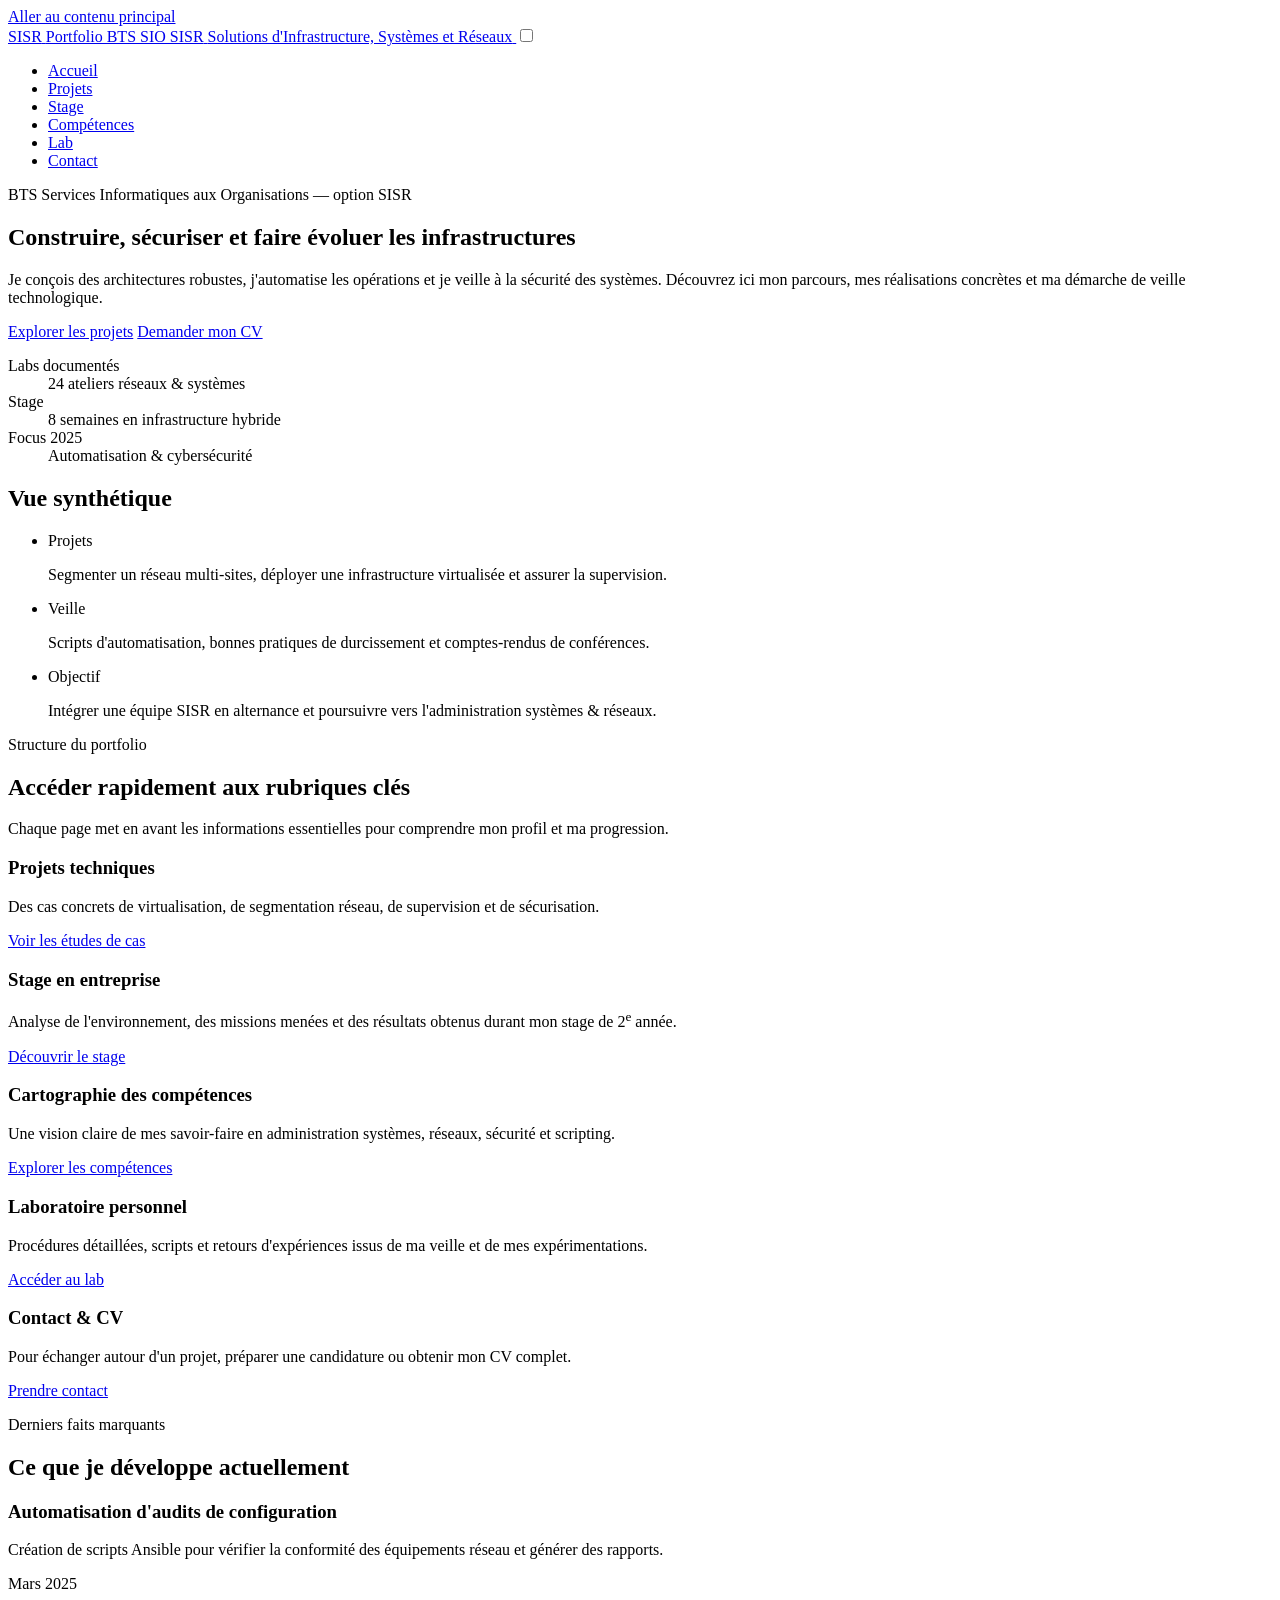
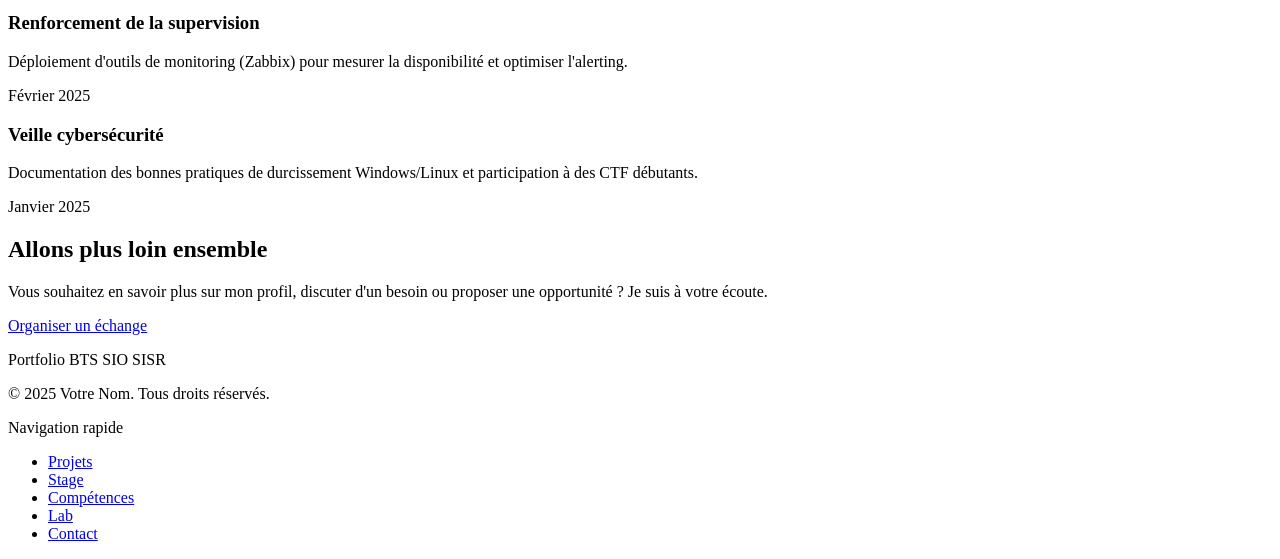
==== index.html @ e8548804 "Add initial HTML structure for portfolio site" ====
<!DOCTYPE html>
<html lang="fr">
<head>
  <meta charset="UTF-8">
  <meta name="viewport" content="width=device-width, initial-scale=1.0">
  <title>Portfolio BTS SIO SISR — Accueil</title>
  <link rel="stylesheet" href="style.css">
</head>
<body class="page page-home">
  <a href="#contenu" class="skip-link">Aller au contenu principal</a>
  <header class="site-header" role="banner">
    <div class="container">
      <a class="brand" href="index.html">
        <span class="brand-mark" aria-hidden="true">SISR</span>
        <span class="brand-text">
          <span class="brand-title">Portfolio BTS&nbsp;SIO&nbsp;SISR</span>
          <span class="brand-subtitle">Solutions d'Infrastructure, Systèmes et Réseaux</span>
        </span>
      </a>
      <input type="checkbox" id="nav-toggle" class="nav-toggle" aria-label="Ouvrir la navigation">
      <label for="nav-toggle" class="nav-toggle-label" aria-hidden="true">
        <span></span>
      </label>
      <nav class="site-nav" aria-label="Navigation principale">
        <ul class="nav-list">
          <li><a class="is-active" href="index.html">Accueil</a></li>
          <li><a href="projets.html">Projets</a></li>
          <li><a href="stage.html">Stage</a></li>
          <li><a href="competences.html">Compétences</a></li>
          <li><a href="lab.html">Lab</a></li>
          <li><a href="contact.html">Contact</a></li>
        </ul>
      </nav>
    </div>
  </header>
  <main id="contenu" class="site-main">
    <section class="page-hero hero-home">
      <div class="container hero-grid">
        <div class="hero-copy">
          <p class="eyebrow">BTS Services Informatiques aux Organisations — option SISR</p>
          <h1>Construire, sécuriser et faire évoluer les infrastructures</h1>
          <p class="lead">
            Je conçois des architectures robustes, j'automatise les opérations et je veille à la sécurité des systèmes.
            Découvrez ici mon parcours, mes réalisations concrètes et ma démarche de veille technologique.
          </p>
          <div class="hero-actions">
            <a class="btn primary" href="projets.html">Explorer les projets</a>
            <a class="btn ghost" href="contact.html">Demander mon CV</a>
          </div>
          <dl class="stat-list">
            <div>
              <dt>Labs documentés</dt>
              <dd>24 ateliers réseaux &amp; systèmes</dd>
            </div>
            <div>
              <dt>Stage</dt>
              <dd>8 semaines en infrastructure hybride</dd>
            </div>
            <div>
              <dt>Focus 2025</dt>
              <dd>Automatisation &amp; cybersécurité</dd>
            </div>
          </dl>
        </div>
        <aside class="hero-panel" aria-label="Résumé rapide">
          <h2>Vue synthétique</h2>
          <ul class="key-points">
            <li>
              <span class="badge">Projets</span>
              <p>Segmenter un réseau multi-sites, déployer une infrastructure virtualisée et assurer la supervision.</p>
            </li>
            <li>
              <span class="badge">Veille</span>
              <p>Scripts d'automatisation, bonnes pratiques de durcissement et comptes-rendus de conférences.</p>
            </li>
            <li>
              <span class="badge">Objectif</span>
              <p>Intégrer une équipe SISR en alternance et poursuivre vers l'administration systèmes &amp; réseaux.</p>
            </li>
          </ul>
        </aside>
      </div>
    </section>

    <section class="content-section">
      <div class="container section-stack">
        <header class="section-header">
          <p class="eyebrow">Structure du portfolio</p>
          <h2>Accéder rapidement aux rubriques clés</h2>
          <p class="lead">Chaque page met en avant les informations essentielles pour comprendre mon profil et ma progression.</p>
        </header>
        <div class="card-grid">
          <article class="card">
            <h3>Projets techniques</h3>
            <p>Des cas concrets de virtualisation, de segmentation réseau, de supervision et de sécurisation.</p>
            <a class="card-link" href="projets.html">Voir les études de cas</a>
          </article>
          <article class="card">
            <h3>Stage en entreprise</h3>
            <p>Analyse de l'environnement, des missions menées et des résultats obtenus durant mon stage de 2<sup>e</sup> année.</p>
            <a class="card-link" href="stage.html">Découvrir le stage</a>
          </article>
          <article class="card">
            <h3>Cartographie des compétences</h3>
            <p>Une vision claire de mes savoir-faire en administration systèmes, réseaux, sécurité et scripting.</p>
            <a class="card-link" href="competences.html">Explorer les compétences</a>
          </article>
          <article class="card">
            <h3>Laboratoire personnel</h3>
            <p>Procédures détaillées, scripts et retours d'expériences issus de ma veille et de mes expérimentations.</p>
            <a class="card-link" href="lab.html">Accéder au lab</a>
          </article>
          <article class="card">
            <h3>Contact &amp; CV</h3>
            <p>Pour échanger autour d'un projet, préparer une candidature ou obtenir mon CV complet.</p>
            <a class="card-link" href="contact.html">Prendre contact</a>
          </article>
        </div>
      </div>
    </section>

    <section class="content-section alt">
      <div class="container section-stack">
        <header class="section-header">
          <p class="eyebrow">Derniers faits marquants</p>
          <h2>Ce que je développe actuellement</h2>
        </header>
        <div class="timeline">
          <article class="timeline-item">
            <h3>Automatisation d'audits de configuration</h3>
            <p>Création de scripts Ansible pour vérifier la conformité des équipements réseau et générer des rapports.</p>
            <span class="timeline-date">Mars 2025</span>
          </article>
          <article class="timeline-item">
            <h3>Renforcement de la supervision</h3>
            <p>Déploiement d'outils de monitoring (Zabbix) pour mesurer la disponibilité et optimiser l'alerting.</p>
            <span class="timeline-date">Février 2025</span>
          </article>
          <article class="timeline-item">
            <h3>Veille cybersécurité</h3>
            <p>Documentation des bonnes pratiques de durcissement Windows/Linux et participation à des CTF débutants.</p>
            <span class="timeline-date">Janvier 2025</span>
          </article>
        </div>
      </div>
    </section>

    <section class="cta-section">
      <div class="container cta-panel">
        <div>
          <h2>Allons plus loin ensemble</h2>
          <p>Vous souhaitez en savoir plus sur mon profil, discuter d'un besoin ou proposer une opportunité&nbsp;? Je suis à votre écoute.</p>
        </div>
        <a class="btn primary" href="contact.html">Organiser un échange</a>
      </div>
    </section>
  </main>
  <footer class="site-footer" role="contentinfo">
    <div class="container footer-grid">
      <div>
        <p class="footer-title">Portfolio BTS&nbsp;SIO&nbsp;SISR</p>
        <p>&copy; 2025 Votre&nbsp;Nom. Tous droits réservés.</p>
      </div>
      <div>
        <p class="footer-title">Navigation rapide</p>
        <ul class="footer-links">
          <li><a href="projets.html">Projets</a></li>
          <li><a href="stage.html">Stage</a></li>
          <li><a href="competences.html">Compétences</a></li>
          <li><a href="lab.html">Lab</a></li>
          <li><a href="contact.html">Contact</a></li>
        </ul>
      </div>
    </div>
  </footer>
</body>
</html>
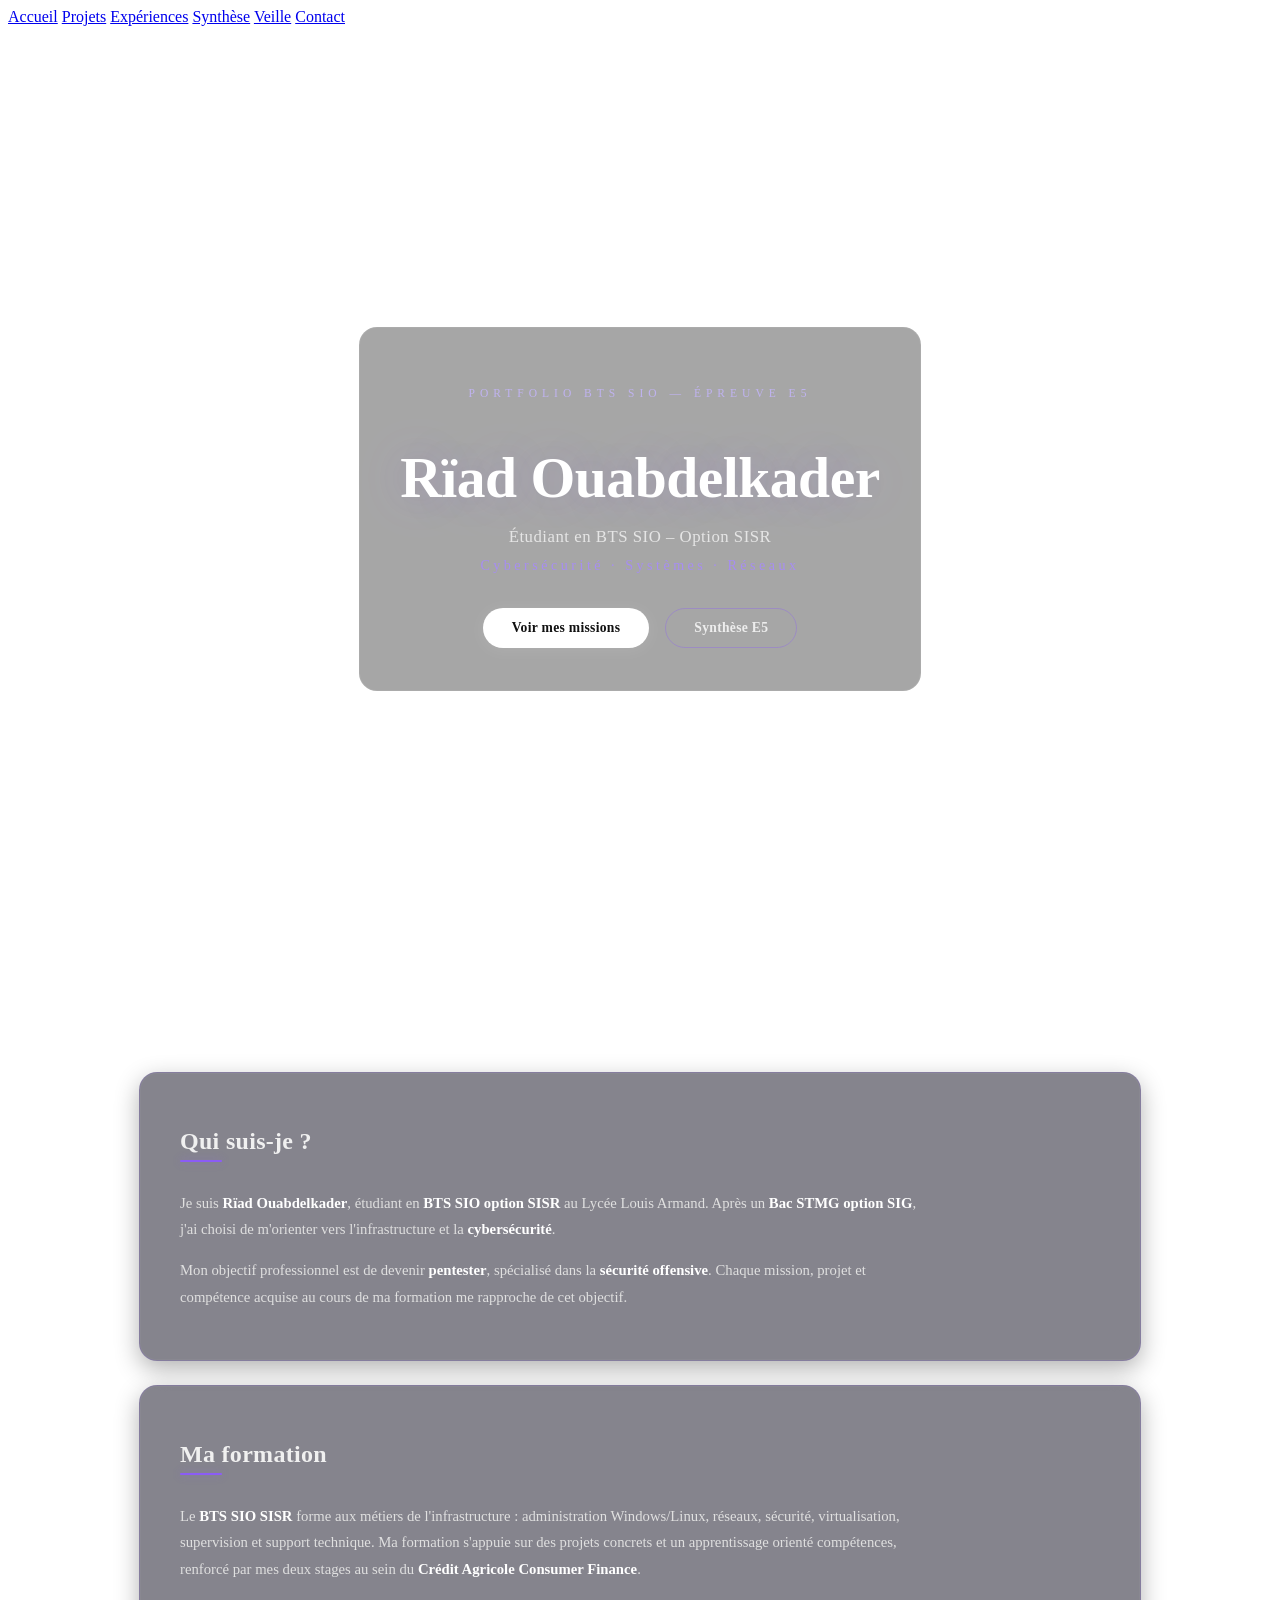
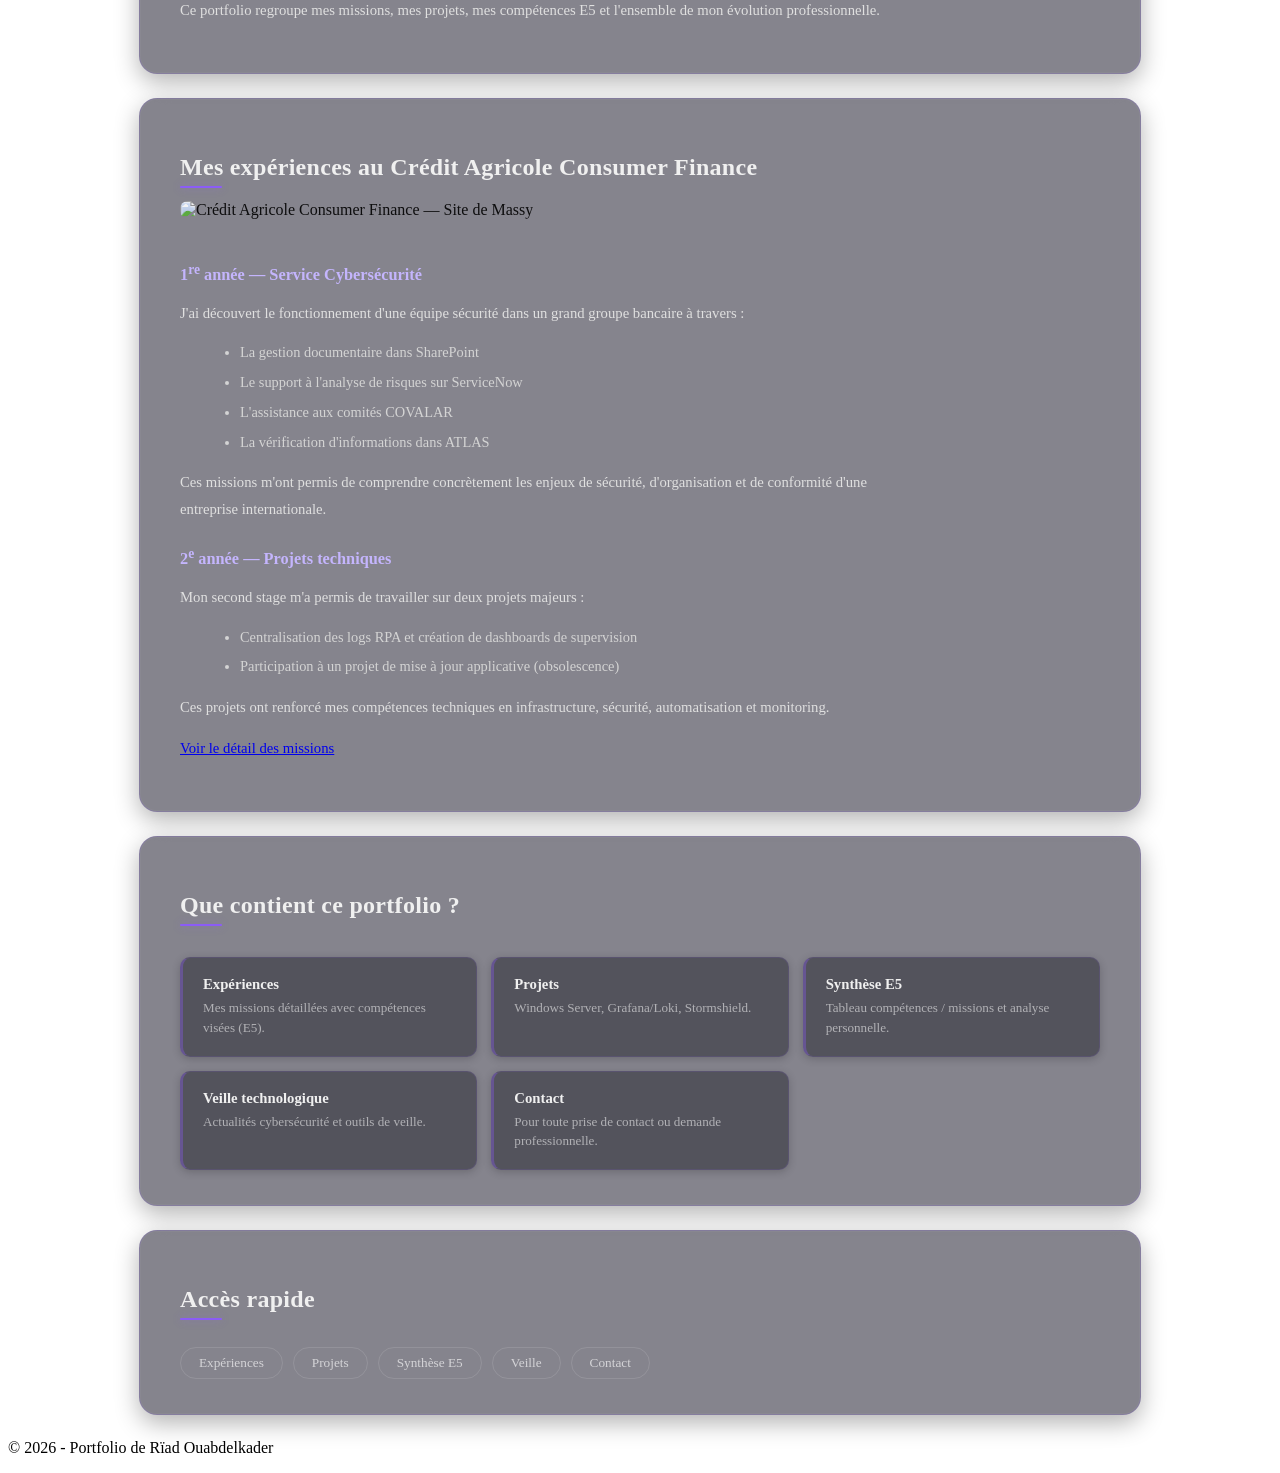
==== commit 159423ab: "Refactor index.html for portfolio updates Updated the HTML structure and styles for the portfolio pa" ====
--- a/index.html
+++ b/index.html
@@ -1,178 +1,507 @@
-
 <!DOCTYPE html>
 <html lang="fr">
 <head>
-  <meta charset="UTF-8">
-  <meta name="viewport" content="width=device-width, initial-scale=1.0">
-  <title>Portfolio BTS SIO SISR — Accueil</title>
-  <link rel="stylesheet" href="style.css">
+  <meta charset="UTF-8" />
+  <meta name="viewport" content="width=device-width, initial-scale=1.0" />
+  <title>Accueil - Portfolio Rïad</title>
+  <link rel="stylesheet" href="space-style.css" />
+  <style>
+    /* Style accueil — cohérent palette violet cyber */
+    .accueil-section {
+      background: rgba(12, 10, 28, 0.5);
+      backdrop-filter: blur(14px);
+      -webkit-backdrop-filter: blur(14px);
+      border: 1px solid rgba(139, 92, 246, 0.16);
+      box-shadow:
+        0 8px 25px rgba(0, 0, 0, 0.3),
+        0 0 0 1px rgba(255, 255, 255, 0.03) inset;
+      border-radius: 18px;
+      padding: 35px 40px;
+      margin: 0 auto 24px;
+      max-width: 920px;
+      transition: border-color 0.35s ease, box-shadow 0.35s ease;
+    }
+    .accueil-section:hover {
+      border-color: rgba(139, 92, 246, 0.28);
+      box-shadow:
+        0 12px 35px rgba(0, 0, 0, 0.4),
+        0 0 20px rgba(139, 92, 246, 0.06);
+    }
+    .accueil-section h2 {
+      font-size: 1.5rem;
+      color: #f0f0f0;
+      border-bottom: none;
+      padding-bottom: 0;
+      margin-bottom: 20px;
+      position: relative;
+      display: inline-block;
+      letter-spacing: 0.3px;
+    }
+    .accueil-section h2::after {
+      content: '';
+      position: absolute;
+      bottom: -7px;
+      left: 0;
+      width: 42px;
+      height: 2px;
+      background: #8B5CF6;
+      border-radius: 2px;
+      box-shadow: 0 0 8px rgba(139, 92, 246, 0.4);
+    }
+    .accueil-section h3 {
+      color: #C4B5FD;
+      font-size: 1.02rem;
+      margin: 24px 0 8px;
+    }
+    .accueil-section p {
+      color: #e0e0e0;
+      line-height: 1.8;
+      font-size: 0.92rem;
+      max-width: 740px;
+    }
+    .accueil-section ul {
+      margin: 10px 0 10px 20px;
+      color: #d4d4d4;
+      font-size: 0.9rem;
+    }
+    .accueil-section li {
+      margin-bottom: 6px;
+      line-height: 1.65;
+    }
+    .accueil-section strong {
+      color: #fff;
+    }
+
+    /* Grille sommaire */
+    .sommaire-grid {
+      display: grid;
+      grid-template-columns: repeat(auto-fit, minmax(220px, 1fr));
+      gap: 14px;
+      margin-top: 18px;
+    }
+    .sommaire-item {
+      padding: 18px 20px;
+      background: rgba(10, 10, 20, 0.4);
+      border: 1px solid rgba(139, 92, 246, 0.12);
+      border-left: 3px solid rgba(139, 92, 246, 0.35);
+      border-radius: 10px;
+      box-shadow: 0 2px 8px rgba(0,0,0,0.2);
+      transition: all 0.3s ease;
+    }
+    .sommaire-item:hover {
+      background: rgba(139, 92, 246, 0.06);
+      border-color: rgba(139, 92, 246, 0.25);
+      border-left-color: #8B5CF6;
+      box-shadow: 0 4px 16px rgba(139, 92, 246, 0.1);
+      transform: translateY(-2px);
+    }
+    .sommaire-item h3 {
+      color: #f0f0f0;
+      font-size: 0.92rem;
+      margin: 0 0 5px;
+    }
+    .sommaire-item p {
+      color: rgba(255,255,255,0.55);
+      font-size: 0.82rem;
+      margin: 0;
+      line-height: 1.5;
+    }
+
+    /* Liens rapides — pills */
+    .accueil-links {
+      display: flex;
+      flex-wrap: wrap;
+      gap: 10px;
+      margin-top: 14px;
+    }
+    .accueil-links a {
+      padding: 7px 18px;
+      border: 1px solid rgba(255,255,255,0.12);
+      border-radius: 20px;
+      color: rgba(255,255,255,0.65);
+      text-decoration: none;
+      font-size: 0.83rem;
+      transition: all 0.25s;
+    }
+    .accueil-links a:hover {
+      color: #fff;
+      border-color: #8B5CF6;
+      background: rgba(139, 92, 246, 0.1);
+      box-shadow: 0 0 10px rgba(139, 92, 246, 0.15);
+    }
+
+    /* Image stage */
+    .stage-img {
+      width: 100%;
+      max-width: 480px;
+      border-radius: 8px;
+      margin-bottom: 1.2em;
+      opacity: 0.9;
+    }
+
+    /* ===== HERO SECTION — flottante sur fond cyber ===== */
+    .hero-section {
+      min-height: 94vh;
+      display: flex;
+      align-items: center;
+      justify-content: center;
+      text-align: center;
+      position: relative;
+      padding: 60px 20px 140px;
+      background: none !important;
+      border: none !important;
+      box-shadow: none !important;
+    }
+    .hero-box {
+      max-width: 620px;
+      background: rgba(0, 0, 0, 0.35);
+      backdrop-filter: blur(3px);
+      -webkit-backdrop-filter: blur(3px);
+      border: 1px solid rgba(255,255,255,0.06);
+      border-radius: 18px;
+      padding: 48px 40px 42px;
+    }
+    .hero-small {
+      color: #C4B5FD;
+      text-transform: uppercase;
+      letter-spacing: 5px;
+      font-size: 0.72rem;
+      margin-bottom: 22px;
+      font-weight: 500;
+      opacity: 0.85;
+    }
+    .hero-title {
+      font-size: 3.6rem;
+      line-height: 1.08;
+      color: #fff;
+      margin-bottom: 18px;
+      text-shadow: 0 0 50px rgba(139, 92, 246, 0.25), 0 0 100px rgba(139, 92, 246, 0.1);
+      letter-spacing: -0.5px;
+      font-weight: 700;
+    }
+    .hero-subtitle {
+      font-size: 1.05rem;
+      color: rgba(255,255,255,0.7);
+      margin-bottom: 10px;
+      letter-spacing: 0.5px;
+      font-weight: 300;
+    }
+    .hero-text {
+      font-size: 0.88rem;
+      color: #A78BFA;
+      letter-spacing: 3.5px;
+      margin: 0 auto 34px;
+      font-weight: 500;
+      opacity: 0.9;
+    }
+    .hero-buttons {
+      display: flex;
+      justify-content: center;
+      gap: 16px;
+      flex-wrap: wrap;
+    }
+    .hero-buttons .btn {
+      padding: 11px 28px;
+      border-radius: 26px;
+      font-size: 0.85rem;
+      font-weight: 600;
+      letter-spacing: 0.3px;
+      transition: all 0.3s ease;
+      text-decoration: none;
+    }
+    .hero-buttons .btn-primary {
+      background: #fff;
+      color: #111;
+      border: 1px solid transparent;
+      box-shadow: 0 2px 12px rgba(255,255,255,0.08);
+    }
+    .hero-buttons .btn-primary:hover {
+      background: #f0f0f0;
+      transform: translateY(-2px);
+      box-shadow: 0 6px 24px rgba(255,255,255,0.14);
+    }
+    .hero-buttons .btn-secondary {
+      background: transparent;
+      color: rgba(255,255,255,0.8);
+      border: 1px solid rgba(139, 92, 246, 0.35);
+    }
+    .hero-buttons .btn-secondary:hover {
+      color: #fff;
+      border-color: #8B5CF6;
+      background: rgba(139, 92, 246, 0.1);
+      transform: translateY(-2px);
+      box-shadow: 0 4px 20px rgba(139, 92, 246, 0.18);
+    }
+
+    /* Scroll circle */
+    .scroll-circle {
+      position: absolute;
+      bottom: 28px;
+      left: 50%;
+      transform: translateX(-50%);
+      width: 120px;
+      height: 120px;
+      text-decoration: none;
+      display: flex;
+      align-items: center;
+      justify-content: center;
+      opacity: 0.6;
+      transition: opacity 0.3s;
+    }
+    .scroll-circle:hover {
+      opacity: 1;
+    }
+    .scroll-circle svg {
+      width: 120px;
+      height: 120px;
+      animation: rotateCircle 16s linear infinite;
+    }
+    .scroll-circle text {
+      fill: rgba(255,255,255,0.45);
+      font-size: 10.5px;
+      font-weight: 400;
+      letter-spacing: 2.5px;
+      text-transform: uppercase;
+    }
+    .scroll-circle-center {
+      position: absolute;
+      width: 50px;
+      height: 50px;
+      border-radius: 50%;
+      background: rgba(255,255,255,0.05);
+      backdrop-filter: blur(3px);
+      border: 1px solid rgba(255,255,255,0.1);
+      color: rgba(255,255,255,0.6);
+      display: flex;
+      align-items: center;
+      justify-content: center;
+      font-size: 1.3rem;
+      font-weight: 300;
+      transition: all 0.3s ease;
+    }
+    .scroll-circle:hover .scroll-circle-center {
+      transform: translateY(3px);
+      background: rgba(139, 92, 246, 0.1);
+      border-color: rgba(139, 92, 246, 0.25);
+      color: #fff;
+    }
+    @keyframes rotateCircle {
+      from { transform: rotate(0deg); }
+      to { transform: rotate(360deg); }
+    }
+
+    @media (max-width: 768px) {
+      .hero-title {
+        font-size: 2.3rem;
+      }
+      .hero-box {
+        padding: 34px 20px 30px;
+        max-width: 90%;
+      }
+      .hero-subtitle {
+        font-size: 0.9rem;
+      }
+      .hero-small {
+        letter-spacing: 3px;
+        font-size: 0.68rem;
+      }
+      .scroll-circle {
+        width: 95px;
+        height: 95px;
+        bottom: 20px;
+      }
+      .scroll-circle svg {
+        width: 95px;
+        height: 95px;
+      }
+      .scroll-circle-center {
+        width: 42px;
+        height: 42px;
+        font-size: 1.1rem;
+      }
+    }
+
+    /* Responsive */
+    @media (max-width: 768px) {
+      .accueil-section {
+        padding: 28px 18px;
+        margin-bottom: 14px;
+      }
+      .accueil-section h2 {
+        font-size: 1.25rem;
+      }
+      .accueil-section p {
+        font-size: 0.88rem;
+      }
+      .sommaire-grid {
+        grid-template-columns: 1fr;
+      }
+    }
+  </style>
 </head>
-<body class="page page-home">
-  <a href="#contenu" class="skip-link">Aller au contenu principal</a>
-  <header class="site-header" role="banner">
-    <div class="container">
-      <a class="brand" href="index.html">
-        <span class="brand-mark" aria-hidden="true">SISR</span>
-        <span class="brand-text">
-          <span class="brand-title">Portfolio BTS&nbsp;SIO&nbsp;SISR</span>
-          <span class="brand-subtitle">Solutions d'Infrastructure, Systèmes et Réseaux</span>
-        </span>
+<body>
+  <div id="particles"></div>
+  <div class="progress-bar"></div>
+
+  <header>
+    <nav>
+      <a href="index.html" class="active">Accueil</a>
+      <a href="projets.html">Projets</a>
+      <a href="experiences.html">Expériences</a>
+      <a href="synthese.html">Synthèse</a>
+      <a href="veille.html">Veille</a>
+      <a href="contact.html">Contact</a>
+    </nav>
+  </header>
+
+  <main class="container">
+
+    <section class="hero-section">
+      <div class="hero-box">
+        <p class="hero-small">Portfolio BTS SIO — Épreuve E5</p>
+        <h1 class="hero-title">Rïad Ouabdelkader</h1>
+        <p class="hero-subtitle">Étudiant en BTS SIO – Option SISR</p>
+        <p class="hero-text">
+          Cybersécurité · Systèmes · Réseaux
+        </p>
+
+        <div class="hero-buttons">
+          <a href="experiences.html" class="btn btn-primary">Voir mes missions</a>
+          <a href="synthese.html" class="btn btn-secondary">Synthèse E5</a>
+        </div>
+      </div>
+
+      <a href="#qui-suis-je" class="scroll-circle" aria-label="Descendre">
+        <svg viewBox="0 0 160 160" aria-hidden="true">
+          <defs>
+            <path
+              id="circlePath"
+              d="M 80, 80
+                 m -55, 0
+                 a 55,55 0 1,1 110,0
+                 a 55,55 0 1,1 -110,0" />
+          </defs>
+          <text>
+            <textPath href="#circlePath" startOffset="0%">
+              DÉCOUVRIR PLUS • DISCOVER MORE • DÉCOUVRIR PLUS •
+            </textPath>
+          </text>
+        </svg>
+        <span class="scroll-circle-center">↓</span>
       </a>
-      <input type="checkbox" id="nav-toggle" class="nav-toggle" aria-label="Ouvrir la navigation">
-      <label for="nav-toggle" class="nav-toggle-label" aria-hidden="true">
-        <span></span>
-      </label>
-      <nav class="site-nav" aria-label="Navigation principale">
-        <ul class="nav-list">
-          <li><a class="is-active" href="index.html">Accueil</a></li>
-          <li><a href="projets.html">Projets</a></li>
-          <li><a href="stage.html">Stage</a></li>
-          <li><a href="competences.html">Compétences</a></li>
-          <li><a href="lab.html">Lab</a></li>
-          <li><a href="contact.html">Contact</a></li>
-        </ul>
-      </nav>
-    </div>
-  </header>
-  <main id="contenu" class="site-main">
-    <section class="page-hero hero-home">
-      <div class="container hero-grid">
-        <div class="hero-copy">
-          <p class="eyebrow">BTS Services Informatiques aux Organisations — option SISR</p>
-          <h1>Construire, sécuriser et faire évoluer les infrastructures</h1>
-          <p class="lead">
-            Je conçois des architectures robustes, j'automatise les opérations et je veille à la sécurité des systèmes.
-            Découvrez ici mon parcours, mes réalisations concrètes et ma démarche de veille technologique.
-          </p>
-          <div class="hero-actions">
-            <a class="btn primary" href="projets.html">Explorer les projets</a>
-            <a class="btn ghost" href="contact.html">Demander mon CV</a>
-          </div>
-          <dl class="stat-list">
-            <div>
-              <dt>Labs documentés</dt>
-              <dd>24 ateliers réseaux &amp; systèmes</dd>
-            </div>
-            <div>
-              <dt>Stage</dt>
-              <dd>8 semaines en infrastructure hybride</dd>
-            </div>
-            <div>
-              <dt>Focus 2025</dt>
-              <dd>Automatisation &amp; cybersécurité</dd>
-            </div>
-          </dl>
+    </section>
+
+    <!-- QUI SUIS-JE -->
+    <section id="qui-suis-je" class="accueil-section">
+      <h2>Qui suis-je ?</h2>
+      <p>
+        Je suis <strong>Rïad Ouabdelkader</strong>, étudiant en <strong>BTS SIO option SISR</strong>
+        au Lycée Louis Armand. Après un <strong>Bac STMG option SIG</strong>, j'ai choisi de
+        m'orienter vers l'infrastructure et la <strong>cybersécurité</strong>.
+      </p>
+      <p>
+        Mon objectif professionnel est de devenir <strong>pentester</strong>, spécialisé dans la
+        <strong>sécurité offensive</strong>. Chaque mission, projet et compétence acquise au cours
+        de ma formation me rapproche de cet objectif.
+      </p>
+    </section>
+
+    <!-- MA FORMATION -->
+    <section class="accueil-section">
+      <h2>Ma formation</h2>
+      <p>
+        Le <strong>BTS SIO SISR</strong> forme aux métiers de l'infrastructure :
+        administration Windows/Linux, réseaux, sécurité, virtualisation, supervision
+        et support technique. Ma formation s'appuie sur des projets concrets et un
+        apprentissage orienté compétences, renforcé par mes deux stages au sein du
+        <strong>Crédit Agricole Consumer Finance</strong>.
+      </p>
+      <p>
+        Ce portfolio regroupe mes missions, mes projets, mes compétences E5 et l'ensemble
+        de mon évolution professionnelle.
+      </p>
+    </section>
+
+    <!-- MES STAGES -->
+    <section class="accueil-section">
+      <h2>Mes expériences au Crédit Agricole Consumer Finance</h2>
+      <img src="Photo Stage/téléchargé.jpg" alt="Crédit Agricole Consumer Finance — Site de Massy" class="stage-img">
+
+      <h3>1<sup>re</sup> année — Service Cybersécurité</h3>
+      <p>
+        J'ai découvert le fonctionnement d'une équipe sécurité dans un grand groupe bancaire à travers :
+      </p>
+      <ul>
+        <li>La gestion documentaire dans SharePoint</li>
+        <li>Le support à l'analyse de risques sur ServiceNow</li>
+        <li>L'assistance aux comités COVALAR</li>
+        <li>La vérification d'informations dans ATLAS</li>
+      </ul>
+      <p>
+        Ces missions m'ont permis de comprendre concrètement les enjeux de sécurité,
+        d'organisation et de conformité d'une entreprise internationale.
+      </p>
+
+      <h3>2<sup>e</sup> année — Projets techniques</h3>
+      <p>Mon second stage m'a permis de travailler sur deux projets majeurs :</p>
+      <ul>
+        <li>Centralisation des logs RPA et création de dashboards de supervision</li>
+        <li>Participation à un projet de mise à jour applicative (obsolescence)</li>
+      </ul>
+      <p>
+        Ces projets ont renforcé mes compétences techniques en infrastructure, sécurité,
+        automatisation et monitoring.
+      </p>
+      <p style="margin-top:1em;">
+        <a href="experiences.html" class="btn btn-primary">Voir le détail des missions</a>
+      </p>
+    </section>
+
+    <!-- SOMMAIRE DU SITE -->
+    <section class="accueil-section">
+      <h2>Que contient ce portfolio ?</h2>
+      <div class="sommaire-grid">
+        <div class="sommaire-item">
+          <h3>Expériences</h3>
+          <p>Mes missions détaillées avec compétences visées (E5).</p>
         </div>
-        <aside class="hero-panel" aria-label="Résumé rapide">
-          <h2>Vue synthétique</h2>
-          <ul class="key-points">
-            <li>
-              <span class="badge">Projets</span>
-              <p>Segmenter un réseau multi-sites, déployer une infrastructure virtualisée et assurer la supervision.</p>
-            </li>
-            <li>
-              <span class="badge">Veille</span>
-              <p>Scripts d'automatisation, bonnes pratiques de durcissement et comptes-rendus de conférences.</p>
-            </li>
-            <li>
-              <span class="badge">Objectif</span>
-              <p>Intégrer une équipe SISR en alternance et poursuivre vers l'administration systèmes &amp; réseaux.</p>
-            </li>
-          </ul>
-        </aside>
-      </div>
-    </section>
-
-    <section class="content-section">
-      <div class="container section-stack">
-        <header class="section-header">
-          <p class="eyebrow">Structure du portfolio</p>
-          <h2>Accéder rapidement aux rubriques clés</h2>
-          <p class="lead">Chaque page met en avant les informations essentielles pour comprendre mon profil et ma progression.</p>
-        </header>
-        <div class="card-grid">
-          <article class="card">
-            <h3>Projets techniques</h3>
-            <p>Des cas concrets de virtualisation, de segmentation réseau, de supervision et de sécurisation.</p>
-            <a class="card-link" href="projets.html">Voir les études de cas</a>
-          </article>
-          <article class="card">
-            <h3>Stage en entreprise</h3>
-            <p>Analyse de l'environnement, des missions menées et des résultats obtenus durant mon stage de 2<sup>e</sup> année.</p>
-            <a class="card-link" href="stage.html">Découvrir le stage</a>
-          </article>
-          <article class="card">
-            <h3>Cartographie des compétences</h3>
-            <p>Une vision claire de mes savoir-faire en administration systèmes, réseaux, sécurité et scripting.</p>
-            <a class="card-link" href="competences.html">Explorer les compétences</a>
-          </article>
-          <article class="card">
-            <h3>Laboratoire personnel</h3>
-            <p>Procédures détaillées, scripts et retours d'expériences issus de ma veille et de mes expérimentations.</p>
-            <a class="card-link" href="lab.html">Accéder au lab</a>
-          </article>
-          <article class="card">
-            <h3>Contact &amp; CV</h3>
-            <p>Pour échanger autour d'un projet, préparer une candidature ou obtenir mon CV complet.</p>
-            <a class="card-link" href="contact.html">Prendre contact</a>
-          </article>
+        <div class="sommaire-item">
+          <h3>Projets</h3>
+          <p>Windows Server, Grafana/Loki, Stormshield.</p>
+        </div>
+        <div class="sommaire-item">
+          <h3>Synthèse E5</h3>
+          <p>Tableau compétences / missions et analyse personnelle.</p>
+        </div>
+        <div class="sommaire-item">
+          <h3>Veille technologique</h3>
+          <p>Actualités cybersécurité et outils de veille.</p>
+        </div>
+        <div class="sommaire-item">
+          <h3>Contact</h3>
+          <p>Pour toute prise de contact ou demande professionnelle.</p>
         </div>
       </div>
     </section>
 
-    <section class="content-section alt">
-      <div class="container section-stack">
-        <header class="section-header">
-          <p class="eyebrow">Derniers faits marquants</p>
-          <h2>Ce que je développe actuellement</h2>
-        </header>
-        <div class="timeline">
-          <article class="timeline-item">
-            <h3>Automatisation d'audits de configuration</h3>
-            <p>Création de scripts Ansible pour vérifier la conformité des équipements réseau et générer des rapports.</p>
-            <span class="timeline-date">Mars 2025</span>
-          </article>
-          <article class="timeline-item">
-            <h3>Renforcement de la supervision</h3>
-            <p>Déploiement d'outils de monitoring (Zabbix) pour mesurer la disponibilité et optimiser l'alerting.</p>
-            <span class="timeline-date">Février 2025</span>
-          </article>
-          <article class="timeline-item">
-            <h3>Veille cybersécurité</h3>
-            <p>Documentation des bonnes pratiques de durcissement Windows/Linux et participation à des CTF débutants.</p>
-            <span class="timeline-date">Janvier 2025</span>
-          </article>
-        </div>
+    <!-- ACCÈS RAPIDE -->
+    <section class="accueil-section">
+      <h2>Accès rapide</h2>
+      <div class="accueil-links">
+        <a href="experiences.html">Expériences</a>
+        <a href="projets.html">Projets</a>
+        <a href="synthese.html">Synthèse E5</a>
+        <a href="veille.html">Veille</a>
+        <a href="contact.html">Contact</a>
       </div>
     </section>
 
-    <section class="cta-section">
-      <div class="container cta-panel">
-        <div>
-          <h2>Allons plus loin ensemble</h2>
-          <p>Vous souhaitez en savoir plus sur mon profil, discuter d'un besoin ou proposer une opportunité&nbsp;? Je suis à votre écoute.</p>
-        </div>
-        <a class="btn primary" href="contact.html">Organiser un échange</a>
-      </div>
-    </section>
   </main>
-  <footer class="site-footer" role="contentinfo">
-    <div class="container footer-grid">
-      <div>
-        <p class="footer-title">Portfolio BTS&nbsp;SIO&nbsp;SISR</p>
-        <p>&copy; 2025 Votre&nbsp;Nom. Tous droits réservés.</p>
-      </div>
-      <div>
-        <p class="footer-title">Navigation rapide</p>
-        <ul class="footer-links">
-          <li><a href="projets.html">Projets</a></li>
-          <li><a href="stage.html">Stage</a></li>
-          <li><a href="competences.html">Compétences</a></li>
-          <li><a href="lab.html">Lab</a></li>
-          <li><a href="contact.html">Contact</a></li>
-        </ul>
-      </div>
-    </div>
+
+  <footer>
+    <p>© 2026 - Portfolio de Rïad Ouabdelkader</p>
   </footer>
+
+  <script src="space-script.js"></script>
 </body>
 </html>
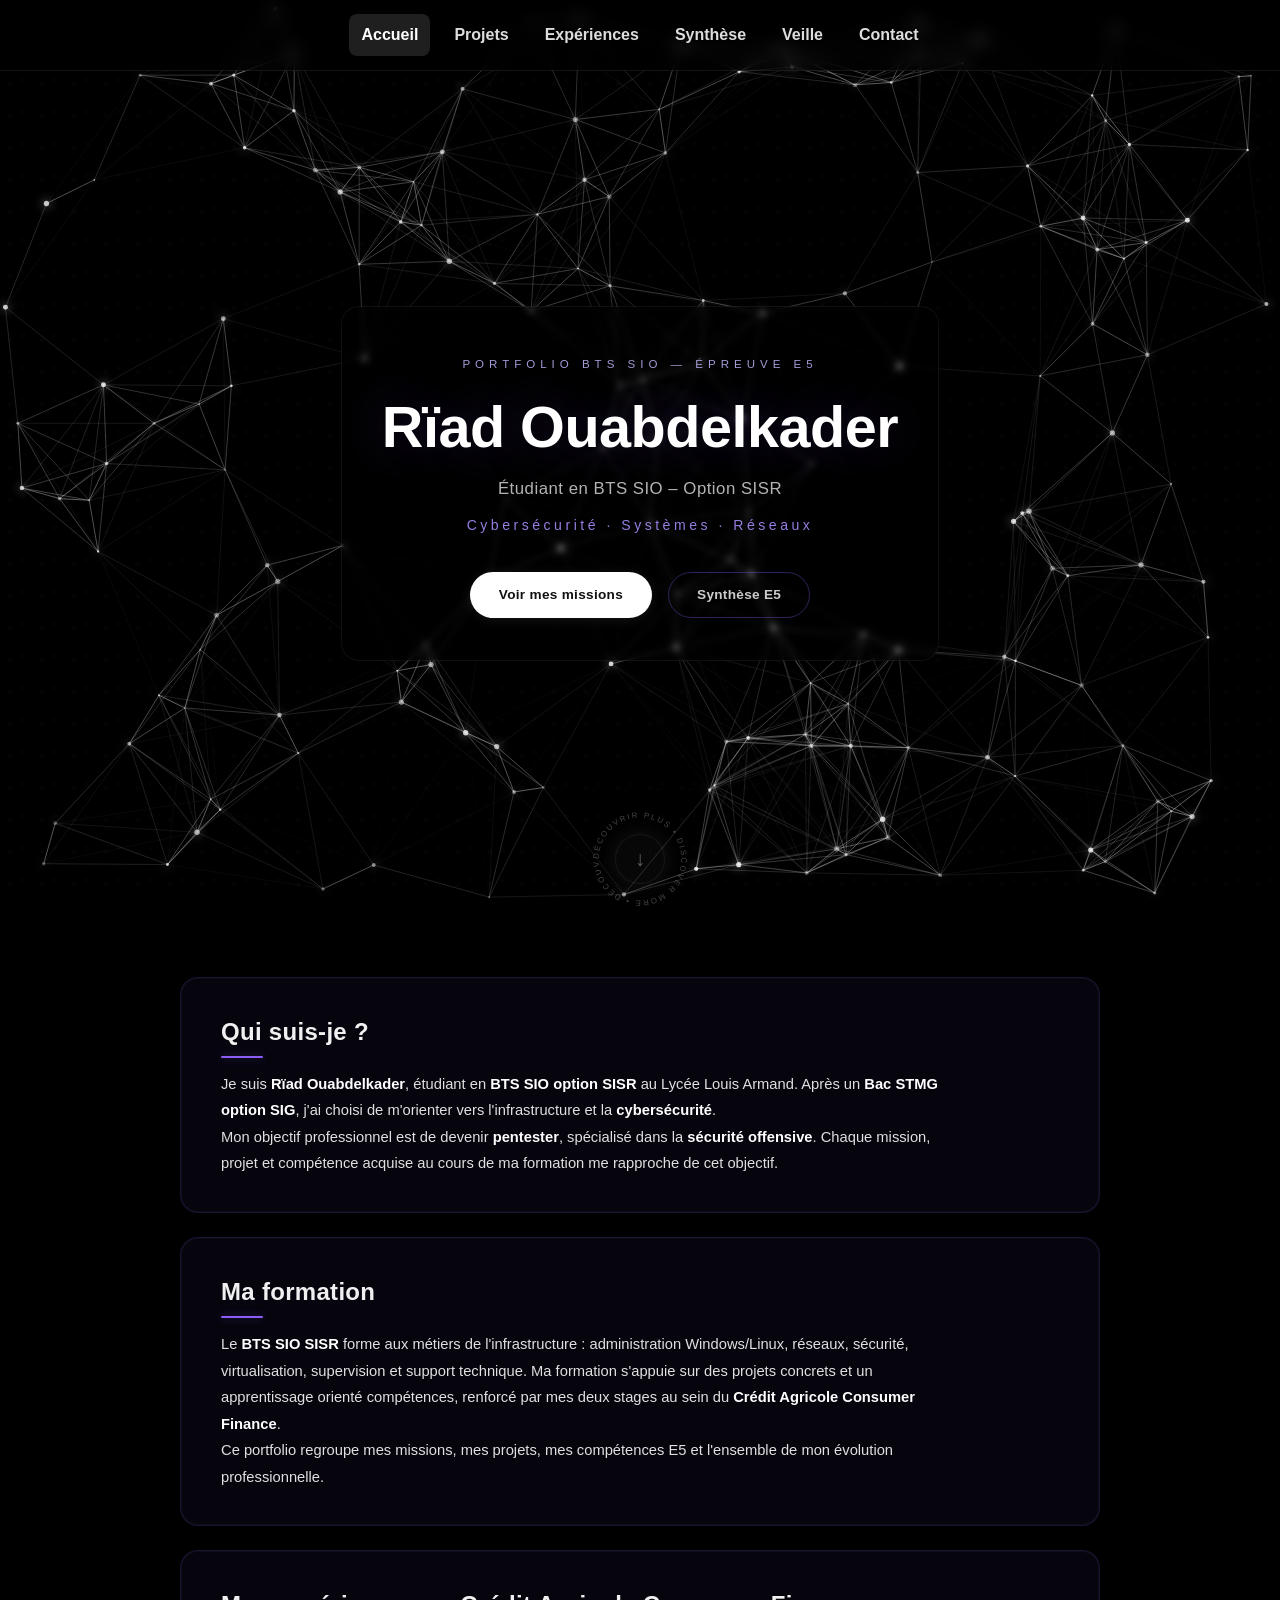
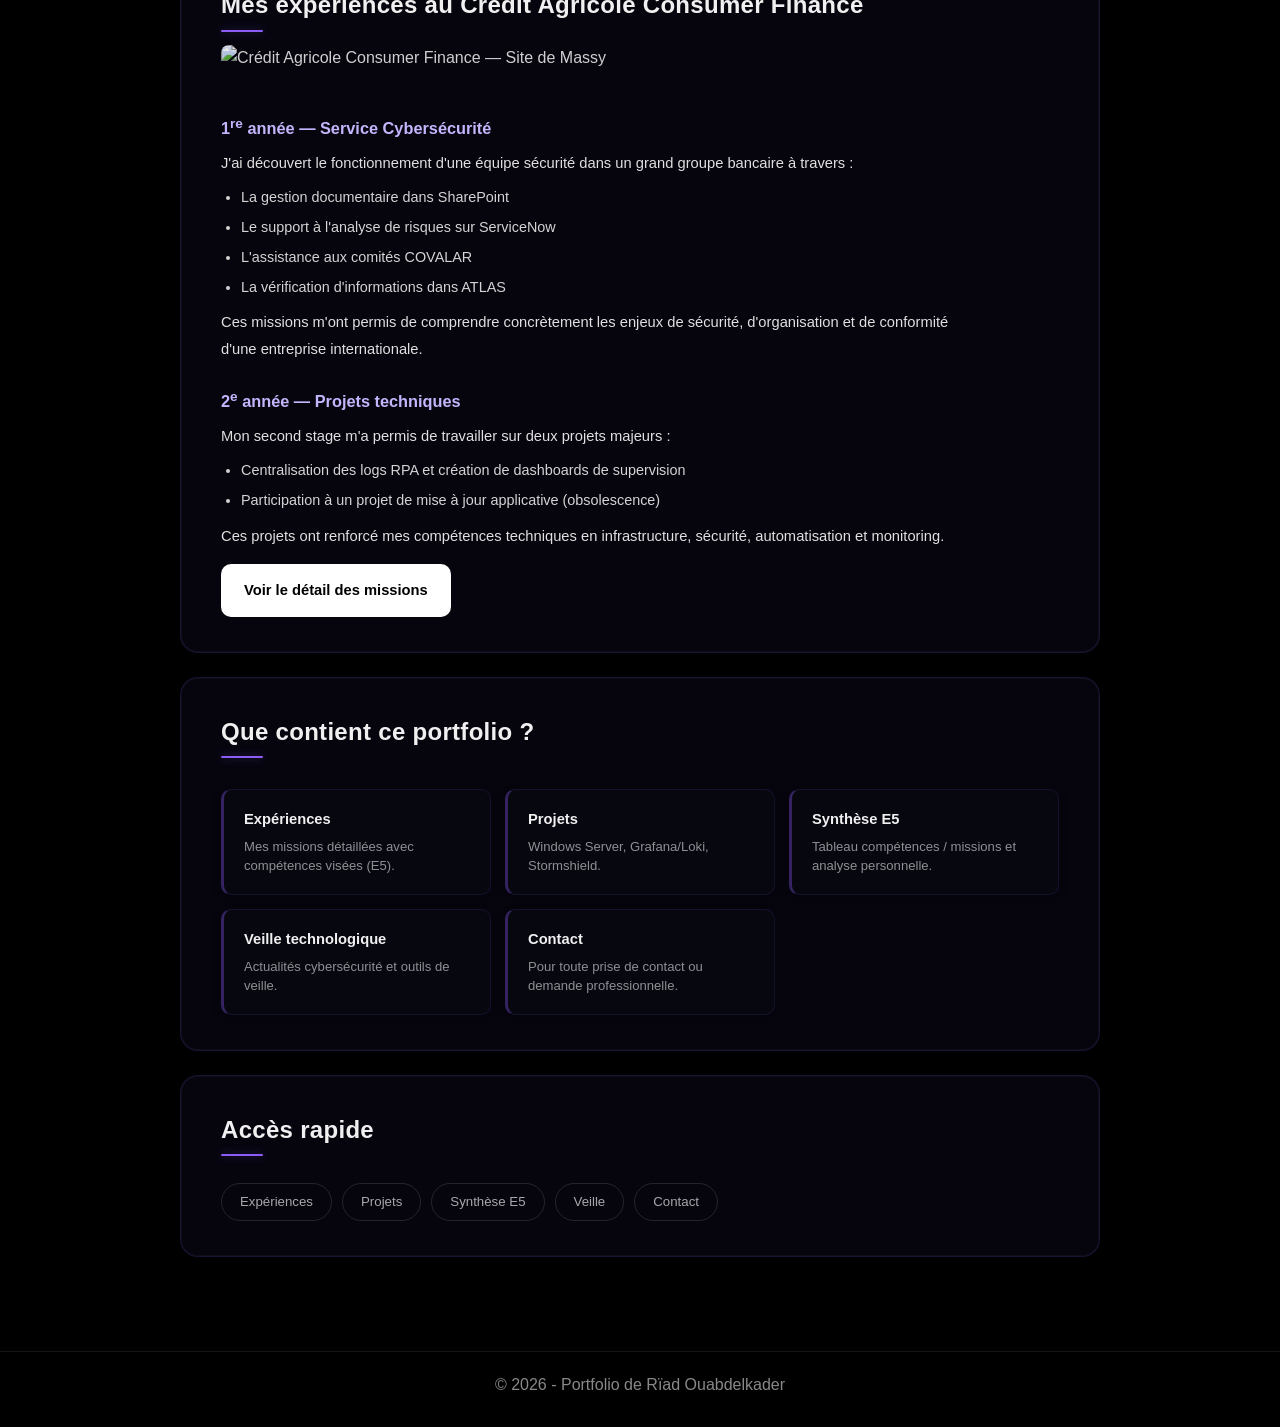
==== commit 258f570e: "Add files via upload" ====
--- a/index.html
+++ b/index.html
@@ -1,507 +1,507 @@
-<!DOCTYPE html>
-<html lang="fr">
-<head>
-  <meta charset="UTF-8" />
-  <meta name="viewport" content="width=device-width, initial-scale=1.0" />
-  <title>Accueil - Portfolio Rïad</title>
-  <link rel="stylesheet" href="space-style.css" />
-  <style>
-    /* Style accueil — cohérent palette violet cyber */
-    .accueil-section {
-      background: rgba(12, 10, 28, 0.5);
-      backdrop-filter: blur(14px);
-      -webkit-backdrop-filter: blur(14px);
-      border: 1px solid rgba(139, 92, 246, 0.16);
-      box-shadow:
-        0 8px 25px rgba(0, 0, 0, 0.3),
-        0 0 0 1px rgba(255, 255, 255, 0.03) inset;
-      border-radius: 18px;
-      padding: 35px 40px;
-      margin: 0 auto 24px;
-      max-width: 920px;
-      transition: border-color 0.35s ease, box-shadow 0.35s ease;
-    }
-    .accueil-section:hover {
-      border-color: rgba(139, 92, 246, 0.28);
-      box-shadow:
-        0 12px 35px rgba(0, 0, 0, 0.4),
-        0 0 20px rgba(139, 92, 246, 0.06);
-    }
-    .accueil-section h2 {
-      font-size: 1.5rem;
-      color: #f0f0f0;
-      border-bottom: none;
-      padding-bottom: 0;
-      margin-bottom: 20px;
-      position: relative;
-      display: inline-block;
-      letter-spacing: 0.3px;
-    }
-    .accueil-section h2::after {
-      content: '';
-      position: absolute;
-      bottom: -7px;
-      left: 0;
-      width: 42px;
-      height: 2px;
-      background: #8B5CF6;
-      border-radius: 2px;
-      box-shadow: 0 0 8px rgba(139, 92, 246, 0.4);
-    }
-    .accueil-section h3 {
-      color: #C4B5FD;
-      font-size: 1.02rem;
-      margin: 24px 0 8px;
-    }
-    .accueil-section p {
-      color: #e0e0e0;
-      line-height: 1.8;
-      font-size: 0.92rem;
-      max-width: 740px;
-    }
-    .accueil-section ul {
-      margin: 10px 0 10px 20px;
-      color: #d4d4d4;
-      font-size: 0.9rem;
-    }
-    .accueil-section li {
-      margin-bottom: 6px;
-      line-height: 1.65;
-    }
-    .accueil-section strong {
-      color: #fff;
-    }
-
-    /* Grille sommaire */
-    .sommaire-grid {
-      display: grid;
-      grid-template-columns: repeat(auto-fit, minmax(220px, 1fr));
-      gap: 14px;
-      margin-top: 18px;
-    }
-    .sommaire-item {
-      padding: 18px 20px;
-      background: rgba(10, 10, 20, 0.4);
-      border: 1px solid rgba(139, 92, 246, 0.12);
-      border-left: 3px solid rgba(139, 92, 246, 0.35);
-      border-radius: 10px;
-      box-shadow: 0 2px 8px rgba(0,0,0,0.2);
-      transition: all 0.3s ease;
-    }
-    .sommaire-item:hover {
-      background: rgba(139, 92, 246, 0.06);
-      border-color: rgba(139, 92, 246, 0.25);
-      border-left-color: #8B5CF6;
-      box-shadow: 0 4px 16px rgba(139, 92, 246, 0.1);
-      transform: translateY(-2px);
-    }
-    .sommaire-item h3 {
-      color: #f0f0f0;
-      font-size: 0.92rem;
-      margin: 0 0 5px;
-    }
-    .sommaire-item p {
-      color: rgba(255,255,255,0.55);
-      font-size: 0.82rem;
-      margin: 0;
-      line-height: 1.5;
-    }
-
-    /* Liens rapides — pills */
-    .accueil-links {
-      display: flex;
-      flex-wrap: wrap;
-      gap: 10px;
-      margin-top: 14px;
-    }
-    .accueil-links a {
-      padding: 7px 18px;
-      border: 1px solid rgba(255,255,255,0.12);
-      border-radius: 20px;
-      color: rgba(255,255,255,0.65);
-      text-decoration: none;
-      font-size: 0.83rem;
-      transition: all 0.25s;
-    }
-    .accueil-links a:hover {
-      color: #fff;
-      border-color: #8B5CF6;
-      background: rgba(139, 92, 246, 0.1);
-      box-shadow: 0 0 10px rgba(139, 92, 246, 0.15);
-    }
-
-    /* Image stage */
-    .stage-img {
-      width: 100%;
-      max-width: 480px;
-      border-radius: 8px;
-      margin-bottom: 1.2em;
-      opacity: 0.9;
-    }
-
-    /* ===== HERO SECTION — flottante sur fond cyber ===== */
-    .hero-section {
-      min-height: 94vh;
-      display: flex;
-      align-items: center;
-      justify-content: center;
-      text-align: center;
-      position: relative;
-      padding: 60px 20px 140px;
-      background: none !important;
-      border: none !important;
-      box-shadow: none !important;
-    }
-    .hero-box {
-      max-width: 620px;
-      background: rgba(0, 0, 0, 0.35);
-      backdrop-filter: blur(3px);
-      -webkit-backdrop-filter: blur(3px);
-      border: 1px solid rgba(255,255,255,0.06);
-      border-radius: 18px;
-      padding: 48px 40px 42px;
-    }
-    .hero-small {
-      color: #C4B5FD;
-      text-transform: uppercase;
-      letter-spacing: 5px;
-      font-size: 0.72rem;
-      margin-bottom: 22px;
-      font-weight: 500;
-      opacity: 0.85;
-    }
-    .hero-title {
-      font-size: 3.6rem;
-      line-height: 1.08;
-      color: #fff;
-      margin-bottom: 18px;
-      text-shadow: 0 0 50px rgba(139, 92, 246, 0.25), 0 0 100px rgba(139, 92, 246, 0.1);
-      letter-spacing: -0.5px;
-      font-weight: 700;
-    }
-    .hero-subtitle {
-      font-size: 1.05rem;
-      color: rgba(255,255,255,0.7);
-      margin-bottom: 10px;
-      letter-spacing: 0.5px;
-      font-weight: 300;
-    }
-    .hero-text {
-      font-size: 0.88rem;
-      color: #A78BFA;
-      letter-spacing: 3.5px;
-      margin: 0 auto 34px;
-      font-weight: 500;
-      opacity: 0.9;
-    }
-    .hero-buttons {
-      display: flex;
-      justify-content: center;
-      gap: 16px;
-      flex-wrap: wrap;
-    }
-    .hero-buttons .btn {
-      padding: 11px 28px;
-      border-radius: 26px;
-      font-size: 0.85rem;
-      font-weight: 600;
-      letter-spacing: 0.3px;
-      transition: all 0.3s ease;
-      text-decoration: none;
-    }
-    .hero-buttons .btn-primary {
-      background: #fff;
-      color: #111;
-      border: 1px solid transparent;
-      box-shadow: 0 2px 12px rgba(255,255,255,0.08);
-    }
-    .hero-buttons .btn-primary:hover {
-      background: #f0f0f0;
-      transform: translateY(-2px);
-      box-shadow: 0 6px 24px rgba(255,255,255,0.14);
-    }
-    .hero-buttons .btn-secondary {
-      background: transparent;
-      color: rgba(255,255,255,0.8);
-      border: 1px solid rgba(139, 92, 246, 0.35);
-    }
-    .hero-buttons .btn-secondary:hover {
-      color: #fff;
-      border-color: #8B5CF6;
-      background: rgba(139, 92, 246, 0.1);
-      transform: translateY(-2px);
-      box-shadow: 0 4px 20px rgba(139, 92, 246, 0.18);
-    }
-
-    /* Scroll circle */
-    .scroll-circle {
-      position: absolute;
-      bottom: 28px;
-      left: 50%;
-      transform: translateX(-50%);
-      width: 120px;
-      height: 120px;
-      text-decoration: none;
-      display: flex;
-      align-items: center;
-      justify-content: center;
-      opacity: 0.6;
-      transition: opacity 0.3s;
-    }
-    .scroll-circle:hover {
-      opacity: 1;
-    }
-    .scroll-circle svg {
-      width: 120px;
-      height: 120px;
-      animation: rotateCircle 16s linear infinite;
-    }
-    .scroll-circle text {
-      fill: rgba(255,255,255,0.45);
-      font-size: 10.5px;
-      font-weight: 400;
-      letter-spacing: 2.5px;
-      text-transform: uppercase;
-    }
-    .scroll-circle-center {
-      position: absolute;
-      width: 50px;
-      height: 50px;
-      border-radius: 50%;
-      background: rgba(255,255,255,0.05);
-      backdrop-filter: blur(3px);
-      border: 1px solid rgba(255,255,255,0.1);
-      color: rgba(255,255,255,0.6);
-      display: flex;
-      align-items: center;
-      justify-content: center;
-      font-size: 1.3rem;
-      font-weight: 300;
-      transition: all 0.3s ease;
-    }
-    .scroll-circle:hover .scroll-circle-center {
-      transform: translateY(3px);
-      background: rgba(139, 92, 246, 0.1);
-      border-color: rgba(139, 92, 246, 0.25);
-      color: #fff;
-    }
-    @keyframes rotateCircle {
-      from { transform: rotate(0deg); }
-      to { transform: rotate(360deg); }
-    }
-
-    @media (max-width: 768px) {
-      .hero-title {
-        font-size: 2.3rem;
-      }
-      .hero-box {
-        padding: 34px 20px 30px;
-        max-width: 90%;
-      }
-      .hero-subtitle {
-        font-size: 0.9rem;
-      }
-      .hero-small {
-        letter-spacing: 3px;
-        font-size: 0.68rem;
-      }
-      .scroll-circle {
-        width: 95px;
-        height: 95px;
-        bottom: 20px;
-      }
-      .scroll-circle svg {
-        width: 95px;
-        height: 95px;
-      }
-      .scroll-circle-center {
-        width: 42px;
-        height: 42px;
-        font-size: 1.1rem;
-      }
-    }
-
-    /* Responsive */
-    @media (max-width: 768px) {
-      .accueil-section {
-        padding: 28px 18px;
-        margin-bottom: 14px;
-      }
-      .accueil-section h2 {
-        font-size: 1.25rem;
-      }
-      .accueil-section p {
-        font-size: 0.88rem;
-      }
-      .sommaire-grid {
-        grid-template-columns: 1fr;
-      }
-    }
-  </style>
-</head>
-<body>
-  <div id="particles"></div>
-  <div class="progress-bar"></div>
-
-  <header>
-    <nav>
-      <a href="index.html" class="active">Accueil</a>
-      <a href="projets.html">Projets</a>
-      <a href="experiences.html">Expériences</a>
-      <a href="synthese.html">Synthèse</a>
-      <a href="veille.html">Veille</a>
-      <a href="contact.html">Contact</a>
-    </nav>
-  </header>
-
-  <main class="container">
-
-    <section class="hero-section">
-      <div class="hero-box">
-        <p class="hero-small">Portfolio BTS SIO — Épreuve E5</p>
-        <h1 class="hero-title">Rïad Ouabdelkader</h1>
-        <p class="hero-subtitle">Étudiant en BTS SIO – Option SISR</p>
-        <p class="hero-text">
-          Cybersécurité · Systèmes · Réseaux
-        </p>
-
-        <div class="hero-buttons">
-          <a href="experiences.html" class="btn btn-primary">Voir mes missions</a>
-          <a href="synthese.html" class="btn btn-secondary">Synthèse E5</a>
-        </div>
-      </div>
-
-      <a href="#qui-suis-je" class="scroll-circle" aria-label="Descendre">
-        <svg viewBox="0 0 160 160" aria-hidden="true">
-          <defs>
-            <path
-              id="circlePath"
-              d="M 80, 80
-                 m -55, 0
-                 a 55,55 0 1,1 110,0
-                 a 55,55 0 1,1 -110,0" />
-          </defs>
-          <text>
-            <textPath href="#circlePath" startOffset="0%">
-              DÉCOUVRIR PLUS • DISCOVER MORE • DÉCOUVRIR PLUS •
-            </textPath>
-          </text>
-        </svg>
-        <span class="scroll-circle-center">↓</span>
-      </a>
-    </section>
-
-    <!-- QUI SUIS-JE -->
-    <section id="qui-suis-je" class="accueil-section">
-      <h2>Qui suis-je ?</h2>
-      <p>
-        Je suis <strong>Rïad Ouabdelkader</strong>, étudiant en <strong>BTS SIO option SISR</strong>
-        au Lycée Louis Armand. Après un <strong>Bac STMG option SIG</strong>, j'ai choisi de
-        m'orienter vers l'infrastructure et la <strong>cybersécurité</strong>.
-      </p>
-      <p>
-        Mon objectif professionnel est de devenir <strong>pentester</strong>, spécialisé dans la
-        <strong>sécurité offensive</strong>. Chaque mission, projet et compétence acquise au cours
-        de ma formation me rapproche de cet objectif.
-      </p>
-    </section>
-
-    <!-- MA FORMATION -->
-    <section class="accueil-section">
-      <h2>Ma formation</h2>
-      <p>
-        Le <strong>BTS SIO SISR</strong> forme aux métiers de l'infrastructure :
-        administration Windows/Linux, réseaux, sécurité, virtualisation, supervision
-        et support technique. Ma formation s'appuie sur des projets concrets et un
-        apprentissage orienté compétences, renforcé par mes deux stages au sein du
-        <strong>Crédit Agricole Consumer Finance</strong>.
-      </p>
-      <p>
-        Ce portfolio regroupe mes missions, mes projets, mes compétences E5 et l'ensemble
-        de mon évolution professionnelle.
-      </p>
-    </section>
-
-    <!-- MES STAGES -->
-    <section class="accueil-section">
-      <h2>Mes expériences au Crédit Agricole Consumer Finance</h2>
-      <img src="Photo Stage/téléchargé.jpg" alt="Crédit Agricole Consumer Finance — Site de Massy" class="stage-img">
-
-      <h3>1<sup>re</sup> année — Service Cybersécurité</h3>
-      <p>
-        J'ai découvert le fonctionnement d'une équipe sécurité dans un grand groupe bancaire à travers :
-      </p>
-      <ul>
-        <li>La gestion documentaire dans SharePoint</li>
-        <li>Le support à l'analyse de risques sur ServiceNow</li>
-        <li>L'assistance aux comités COVALAR</li>
-        <li>La vérification d'informations dans ATLAS</li>
-      </ul>
-      <p>
-        Ces missions m'ont permis de comprendre concrètement les enjeux de sécurité,
-        d'organisation et de conformité d'une entreprise internationale.
-      </p>
-
-      <h3>2<sup>e</sup> année — Projets techniques</h3>
-      <p>Mon second stage m'a permis de travailler sur deux projets majeurs :</p>
-      <ul>
-        <li>Centralisation des logs RPA et création de dashboards de supervision</li>
-        <li>Participation à un projet de mise à jour applicative (obsolescence)</li>
-      </ul>
-      <p>
-        Ces projets ont renforcé mes compétences techniques en infrastructure, sécurité,
-        automatisation et monitoring.
-      </p>
-      <p style="margin-top:1em;">
-        <a href="experiences.html" class="btn btn-primary">Voir le détail des missions</a>
-      </p>
-    </section>
-
-    <!-- SOMMAIRE DU SITE -->
-    <section class="accueil-section">
-      <h2>Que contient ce portfolio ?</h2>
-      <div class="sommaire-grid">
-        <div class="sommaire-item">
-          <h3>Expériences</h3>
-          <p>Mes missions détaillées avec compétences visées (E5).</p>
-        </div>
-        <div class="sommaire-item">
-          <h3>Projets</h3>
-          <p>Windows Server, Grafana/Loki, Stormshield.</p>
-        </div>
-        <div class="sommaire-item">
-          <h3>Synthèse E5</h3>
-          <p>Tableau compétences / missions et analyse personnelle.</p>
-        </div>
-        <div class="sommaire-item">
-          <h3>Veille technologique</h3>
-          <p>Actualités cybersécurité et outils de veille.</p>
-        </div>
-        <div class="sommaire-item">
-          <h3>Contact</h3>
-          <p>Pour toute prise de contact ou demande professionnelle.</p>
-        </div>
-      </div>
-    </section>
-
-    <!-- ACCÈS RAPIDE -->
-    <section class="accueil-section">
-      <h2>Accès rapide</h2>
-      <div class="accueil-links">
-        <a href="experiences.html">Expériences</a>
-        <a href="projets.html">Projets</a>
-        <a href="synthese.html">Synthèse E5</a>
-        <a href="veille.html">Veille</a>
-        <a href="contact.html">Contact</a>
-      </div>
-    </section>
-
-  </main>
-
-  <footer>
-    <p>© 2026 - Portfolio de Rïad Ouabdelkader</p>
-  </footer>
-
-  <script src="space-script.js"></script>
-</body>
-</html>
+<!DOCTYPE html>
+<html lang="fr">
+<head>
+  <meta charset="UTF-8" />
+  <meta name="viewport" content="width=device-width, initial-scale=1.0" />
+  <title>Accueil - Portfolio Rïad</title>
+  <link rel="stylesheet" href="space-style.css" />
+  <style>
+    /* Style accueil — cohérent palette violet cyber */
+    .accueil-section {
+      background: rgba(12, 10, 28, 0.5);
+      backdrop-filter: blur(14px);
+      -webkit-backdrop-filter: blur(14px);
+      border: 1px solid rgba(139, 92, 246, 0.16);
+      box-shadow:
+        0 8px 25px rgba(0, 0, 0, 0.3),
+        0 0 0 1px rgba(255, 255, 255, 0.03) inset;
+      border-radius: 18px;
+      padding: 35px 40px;
+      margin: 0 auto 24px;
+      max-width: 920px;
+      transition: border-color 0.35s ease, box-shadow 0.35s ease;
+    }
+    .accueil-section:hover {
+      border-color: rgba(139, 92, 246, 0.28);
+      box-shadow:
+        0 12px 35px rgba(0, 0, 0, 0.4),
+        0 0 20px rgba(139, 92, 246, 0.06);
+    }
+    .accueil-section h2 {
+      font-size: 1.5rem;
+      color: #f0f0f0;
+      border-bottom: none;
+      padding-bottom: 0;
+      margin-bottom: 20px;
+      position: relative;
+      display: inline-block;
+      letter-spacing: 0.3px;
+    }
+    .accueil-section h2::after {
+      content: '';
+      position: absolute;
+      bottom: -7px;
+      left: 0;
+      width: 42px;
+      height: 2px;
+      background: #8B5CF6;
+      border-radius: 2px;
+      box-shadow: 0 0 8px rgba(139, 92, 246, 0.4);
+    }
+    .accueil-section h3 {
+      color: #C4B5FD;
+      font-size: 1.02rem;
+      margin: 24px 0 8px;
+    }
+    .accueil-section p {
+      color: #e0e0e0;
+      line-height: 1.8;
+      font-size: 0.92rem;
+      max-width: 740px;
+    }
+    .accueil-section ul {
+      margin: 10px 0 10px 20px;
+      color: #d4d4d4;
+      font-size: 0.9rem;
+    }
+    .accueil-section li {
+      margin-bottom: 6px;
+      line-height: 1.65;
+    }
+    .accueil-section strong {
+      color: #fff;
+    }
+
+    /* Grille sommaire */
+    .sommaire-grid {
+      display: grid;
+      grid-template-columns: repeat(auto-fit, minmax(220px, 1fr));
+      gap: 14px;
+      margin-top: 18px;
+    }
+    .sommaire-item {
+      padding: 18px 20px;
+      background: rgba(10, 10, 20, 0.4);
+      border: 1px solid rgba(139, 92, 246, 0.12);
+      border-left: 3px solid rgba(139, 92, 246, 0.35);
+      border-radius: 10px;
+      box-shadow: 0 2px 8px rgba(0,0,0,0.2);
+      transition: all 0.3s ease;
+    }
+    .sommaire-item:hover {
+      background: rgba(139, 92, 246, 0.06);
+      border-color: rgba(139, 92, 246, 0.25);
+      border-left-color: #8B5CF6;
+      box-shadow: 0 4px 16px rgba(139, 92, 246, 0.1);
+      transform: translateY(-2px);
+    }
+    .sommaire-item h3 {
+      color: #f0f0f0;
+      font-size: 0.92rem;
+      margin: 0 0 5px;
+    }
+    .sommaire-item p {
+      color: rgba(255,255,255,0.55);
+      font-size: 0.82rem;
+      margin: 0;
+      line-height: 1.5;
+    }
+
+    /* Liens rapides — pills */
+    .accueil-links {
+      display: flex;
+      flex-wrap: wrap;
+      gap: 10px;
+      margin-top: 14px;
+    }
+    .accueil-links a {
+      padding: 7px 18px;
+      border: 1px solid rgba(255,255,255,0.12);
+      border-radius: 20px;
+      color: rgba(255,255,255,0.65);
+      text-decoration: none;
+      font-size: 0.83rem;
+      transition: all 0.25s;
+    }
+    .accueil-links a:hover {
+      color: #fff;
+      border-color: #8B5CF6;
+      background: rgba(139, 92, 246, 0.1);
+      box-shadow: 0 0 10px rgba(139, 92, 246, 0.15);
+    }
+
+    /* Image stage */
+    .stage-img {
+      width: 100%;
+      max-width: 480px;
+      border-radius: 8px;
+      margin-bottom: 1.2em;
+      opacity: 0.9;
+    }
+
+    /* ===== HERO SECTION — flottante sur fond cyber ===== */
+    .hero-section {
+      min-height: 94vh;
+      display: flex;
+      align-items: center;
+      justify-content: center;
+      text-align: center;
+      position: relative;
+      padding: 60px 20px 140px;
+      background: none !important;
+      border: none !important;
+      box-shadow: none !important;
+    }
+    .hero-box {
+      max-width: 620px;
+      background: rgba(0, 0, 0, 0.35);
+      backdrop-filter: blur(3px);
+      -webkit-backdrop-filter: blur(3px);
+      border: 1px solid rgba(255,255,255,0.06);
+      border-radius: 18px;
+      padding: 48px 40px 42px;
+    }
+    .hero-small {
+      color: #C4B5FD;
+      text-transform: uppercase;
+      letter-spacing: 5px;
+      font-size: 0.72rem;
+      margin-bottom: 22px;
+      font-weight: 500;
+      opacity: 0.85;
+    }
+    .hero-title {
+      font-size: 3.6rem;
+      line-height: 1.08;
+      color: #fff;
+      margin-bottom: 18px;
+      text-shadow: 0 0 50px rgba(139, 92, 246, 0.25), 0 0 100px rgba(139, 92, 246, 0.1);
+      letter-spacing: -0.5px;
+      font-weight: 700;
+    }
+    .hero-subtitle {
+      font-size: 1.05rem;
+      color: rgba(255,255,255,0.7);
+      margin-bottom: 10px;
+      letter-spacing: 0.5px;
+      font-weight: 300;
+    }
+    .hero-text {
+      font-size: 0.88rem;
+      color: #A78BFA;
+      letter-spacing: 3.5px;
+      margin: 0 auto 34px;
+      font-weight: 500;
+      opacity: 0.9;
+    }
+    .hero-buttons {
+      display: flex;
+      justify-content: center;
+      gap: 16px;
+      flex-wrap: wrap;
+    }
+    .hero-buttons .btn {
+      padding: 11px 28px;
+      border-radius: 26px;
+      font-size: 0.85rem;
+      font-weight: 600;
+      letter-spacing: 0.3px;
+      transition: all 0.3s ease;
+      text-decoration: none;
+    }
+    .hero-buttons .btn-primary {
+      background: #fff;
+      color: #111;
+      border: 1px solid transparent;
+      box-shadow: 0 2px 12px rgba(255,255,255,0.08);
+    }
+    .hero-buttons .btn-primary:hover {
+      background: #f0f0f0;
+      transform: translateY(-2px);
+      box-shadow: 0 6px 24px rgba(255,255,255,0.14);
+    }
+    .hero-buttons .btn-secondary {
+      background: transparent;
+      color: rgba(255,255,255,0.8);
+      border: 1px solid rgba(139, 92, 246, 0.35);
+    }
+    .hero-buttons .btn-secondary:hover {
+      color: #fff;
+      border-color: #8B5CF6;
+      background: rgba(139, 92, 246, 0.1);
+      transform: translateY(-2px);
+      box-shadow: 0 4px 20px rgba(139, 92, 246, 0.18);
+    }
+
+    /* Scroll circle */
+    .scroll-circle {
+      position: absolute;
+      bottom: 28px;
+      left: 50%;
+      transform: translateX(-50%);
+      width: 120px;
+      height: 120px;
+      text-decoration: none;
+      display: flex;
+      align-items: center;
+      justify-content: center;
+      opacity: 0.6;
+      transition: opacity 0.3s;
+    }
+    .scroll-circle:hover {
+      opacity: 1;
+    }
+    .scroll-circle svg {
+      width: 120px;
+      height: 120px;
+      animation: rotateCircle 16s linear infinite;
+    }
+    .scroll-circle text {
+      fill: rgba(255,255,255,0.45);
+      font-size: 10.5px;
+      font-weight: 400;
+      letter-spacing: 2.5px;
+      text-transform: uppercase;
+    }
+    .scroll-circle-center {
+      position: absolute;
+      width: 50px;
+      height: 50px;
+      border-radius: 50%;
+      background: rgba(255,255,255,0.05);
+      backdrop-filter: blur(3px);
+      border: 1px solid rgba(255,255,255,0.1);
+      color: rgba(255,255,255,0.6);
+      display: flex;
+      align-items: center;
+      justify-content: center;
+      font-size: 1.3rem;
+      font-weight: 300;
+      transition: all 0.3s ease;
+    }
+    .scroll-circle:hover .scroll-circle-center {
+      transform: translateY(3px);
+      background: rgba(139, 92, 246, 0.1);
+      border-color: rgba(139, 92, 246, 0.25);
+      color: #fff;
+    }
+    @keyframes rotateCircle {
+      from { transform: rotate(0deg); }
+      to { transform: rotate(360deg); }
+    }
+
+    @media (max-width: 768px) {
+      .hero-title {
+        font-size: 2.3rem;
+      }
+      .hero-box {
+        padding: 34px 20px 30px;
+        max-width: 90%;
+      }
+      .hero-subtitle {
+        font-size: 0.9rem;
+      }
+      .hero-small {
+        letter-spacing: 3px;
+        font-size: 0.68rem;
+      }
+      .scroll-circle {
+        width: 95px;
+        height: 95px;
+        bottom: 20px;
+      }
+      .scroll-circle svg {
+        width: 95px;
+        height: 95px;
+      }
+      .scroll-circle-center {
+        width: 42px;
+        height: 42px;
+        font-size: 1.1rem;
+      }
+    }
+
+    /* Responsive */
+    @media (max-width: 768px) {
+      .accueil-section {
+        padding: 28px 18px;
+        margin-bottom: 14px;
+      }
+      .accueil-section h2 {
+        font-size: 1.25rem;
+      }
+      .accueil-section p {
+        font-size: 0.88rem;
+      }
+      .sommaire-grid {
+        grid-template-columns: 1fr;
+      }
+    }
+  </style>
+</head>
+<body>
+  <div id="particles"></div>
+  <div class="progress-bar"></div>
+
+  <header>
+    <nav>
+      <a href="index.html" class="active">Accueil</a>
+      <a href="projets.html">Projets</a>
+      <a href="experiences.html">Expériences</a>
+      <a href="synthese.html">Synthèse</a>
+      <a href="veille.html">Veille</a>
+      <a href="contact.html">Contact</a>
+    </nav>
+  </header>
+
+  <main class="container">
+
+    <section class="hero-section">
+      <div class="hero-box">
+        <p class="hero-small">Portfolio BTS SIO — Épreuve E5</p>
+        <h1 class="hero-title">Rïad Ouabdelkader</h1>
+        <p class="hero-subtitle">Étudiant en BTS SIO – Option SISR</p>
+        <p class="hero-text">
+          Cybersécurité · Systèmes · Réseaux
+        </p>
+
+        <div class="hero-buttons">
+          <a href="experiences.html" class="btn btn-primary">Voir mes missions</a>
+          <a href="synthese.html" class="btn btn-secondary">Synthèse E5</a>
+        </div>
+      </div>
+
+      <a href="#qui-suis-je" class="scroll-circle" aria-label="Descendre">
+        <svg viewBox="0 0 160 160" aria-hidden="true">
+          <defs>
+            <path
+              id="circlePath"
+              d="M 80, 80
+                 m -55, 0
+                 a 55,55 0 1,1 110,0
+                 a 55,55 0 1,1 -110,0" />
+          </defs>
+          <text>
+            <textPath href="#circlePath" startOffset="0%">
+              DÉCOUVRIR PLUS • DISCOVER MORE • DÉCOUVRIR PLUS •
+            </textPath>
+          </text>
+        </svg>
+        <span class="scroll-circle-center">↓</span>
+      </a>
+    </section>
+
+    <!-- QUI SUIS-JE -->
+    <section id="qui-suis-je" class="accueil-section">
+      <h2>Qui suis-je ?</h2>
+      <p>
+        Je suis <strong>Rïad Ouabdelkader</strong>, étudiant en <strong>BTS SIO option SISR</strong>
+        au Lycée Louis Armand. Après un <strong>Bac STMG option SIG</strong>, j'ai choisi de
+        m'orienter vers l'infrastructure et la <strong>cybersécurité</strong>.
+      </p>
+      <p>
+        Mon objectif professionnel est de devenir <strong>pentester</strong>, spécialisé dans la
+        <strong>sécurité offensive</strong>. Chaque mission, projet et compétence acquise au cours
+        de ma formation me rapproche de cet objectif.
+      </p>
+    </section>
+
+    <!-- MA FORMATION -->
+    <section class="accueil-section">
+      <h2>Ma formation</h2>
+      <p>
+        Le <strong>BTS SIO SISR</strong> forme aux métiers de l'infrastructure :
+        administration Windows/Linux, réseaux, sécurité, virtualisation, supervision
+        et support technique. Ma formation s'appuie sur des projets concrets et un
+        apprentissage orienté compétences, renforcé par mes deux stages au sein du
+        <strong>Crédit Agricole Consumer Finance</strong>.
+      </p>
+      <p>
+        Ce portfolio regroupe mes missions, mes projets, mes compétences E5 et l'ensemble
+        de mon évolution professionnelle.
+      </p>
+    </section>
+
+    <!-- MES STAGES -->
+    <section class="accueil-section">
+      <h2>Mes expériences au Crédit Agricole Consumer Finance</h2>
+      <img src="Photo Stage/téléchargé.jpg" alt="Crédit Agricole Consumer Finance — Site de Massy" class="stage-img">
+
+      <h3>1<sup>re</sup> année — Service Cybersécurité</h3>
+      <p>
+        J'ai découvert le fonctionnement d'une équipe sécurité dans un grand groupe bancaire à travers :
+      </p>
+      <ul>
+        <li>La gestion documentaire dans SharePoint</li>
+        <li>Le support à l'analyse de risques sur ServiceNow</li>
+        <li>L'assistance aux comités COVALAR</li>
+        <li>La vérification d'informations dans ATLAS</li>
+      </ul>
+      <p>
+        Ces missions m'ont permis de comprendre concrètement les enjeux de sécurité,
+        d'organisation et de conformité d'une entreprise internationale.
+      </p>
+
+      <h3>2<sup>e</sup> année — Projets techniques</h3>
+      <p>Mon second stage m'a permis de travailler sur deux projets majeurs :</p>
+      <ul>
+        <li>Centralisation des logs RPA et création de dashboards de supervision</li>
+        <li>Participation à un projet de mise à jour applicative (obsolescence)</li>
+      </ul>
+      <p>
+        Ces projets ont renforcé mes compétences techniques en infrastructure, sécurité,
+        automatisation et monitoring.
+      </p>
+      <p style="margin-top:1em;">
+        <a href="experiences.html" class="btn btn-primary">Voir le détail des missions</a>
+      </p>
+    </section>
+
+    <!-- SOMMAIRE DU SITE -->
+    <section class="accueil-section">
+      <h2>Que contient ce portfolio ?</h2>
+      <div class="sommaire-grid">
+        <div class="sommaire-item">
+          <h3>Expériences</h3>
+          <p>Mes missions détaillées avec compétences visées (E5).</p>
+        </div>
+        <div class="sommaire-item">
+          <h3>Projets</h3>
+          <p>Windows Server, Grafana/Loki, Stormshield.</p>
+        </div>
+        <div class="sommaire-item">
+          <h3>Synthèse E5</h3>
+          <p>Tableau compétences / missions et analyse personnelle.</p>
+        </div>
+        <div class="sommaire-item">
+          <h3>Veille technologique</h3>
+          <p>Actualités cybersécurité et outils de veille.</p>
+        </div>
+        <div class="sommaire-item">
+          <h3>Contact</h3>
+          <p>Pour toute prise de contact ou demande professionnelle.</p>
+        </div>
+      </div>
+    </section>
+
+    <!-- ACCÈS RAPIDE -->
+    <section class="accueil-section">
+      <h2>Accès rapide</h2>
+      <div class="accueil-links">
+        <a href="experiences.html">Expériences</a>
+        <a href="projets.html">Projets</a>
+        <a href="synthese.html">Synthèse E5</a>
+        <a href="veille.html">Veille</a>
+        <a href="contact.html">Contact</a>
+      </div>
+    </section>
+
+  </main>
+
+  <footer>
+    <p>© 2026 - Portfolio de Rïad Ouabdelkader</p>
+  </footer>
+
+  <script src="space-script.js"></script>
+</body>
+</html>
--- a/space-style.css
+++ b/space-style.css
@@ -0,0 +1,389 @@
+* {
+  box-sizing: border-box;
+  margin: 0;
+  padding: 0;
+  font-family: 'Segoe UI', Tahoma, Geneva, Verdana, sans-serif;
+}
+
+html {
+  scroll-behavior: smooth;
+}
+
+body {
+  min-height: 100vh;
+  background: #000;
+  color: #e5e5e5;
+  line-height: 1.6;
+  overflow-x: hidden;
+}
+
+.progress-bar {
+  position: fixed;
+  top: 0;
+  left: 0;
+  width: 100%;
+  height: 2px;
+  background: rgba(255, 255, 255, 0.8);
+  transform-origin: left;
+  z-index: 1000;
+  transition: transform 0.1s ease-out;
+}
+
+header {
+  position: relative;
+  z-index: 10;
+  background: rgba(0, 0, 0, 0.5);
+  backdrop-filter: blur(8px);
+  border-bottom: 1px solid rgba(255, 255, 255, 0.08);
+  padding: 14px;
+}
+
+header nav {
+  display: flex;
+  justify-content: center;
+  flex-wrap: wrap;
+  gap: 12px;
+}
+
+header nav a {
+  color: #ddd;
+  text-decoration: none;
+  font-weight: 700;
+  padding: 8px 12px;
+  border-radius: 8px;
+  transition: 0.25s;
+}
+
+header nav a:hover,
+header nav a.active {
+  background: rgba(255,255,255,0.12);
+  color: #fff;
+}
+
+#particles {
+  position: fixed;
+  inset: 0;
+  z-index: -2;
+  background: black;
+  pointer-events: none;
+  overflow: hidden;
+}
+
+#particles::before,
+#particles::after {
+  content: '';
+  position: absolute;
+  inset: -28%;
+  background-image: radial-gradient(circle, rgba(255,255,255,0.25) 2%, transparent 15%);
+  background-size: 32px 32px;
+  opacity: 0.08;
+  animation: particleWave 28s linear infinite;
+}
+
+#particles::after {
+  transform: rotate(180deg);
+  opacity: 0.06;
+  animation-duration: 32s;
+}
+
+@keyframes particleWave {
+  0% { transform: translate(0, 0); }
+  50% { transform: translate(52px, 82px); }
+  100% { transform: translate(0, 0); }
+}
+
+main {
+  padding: 92px 16px 40px;
+  max-width: 1100px;
+  margin: 0 auto;
+}
+
+section {
+  margin-bottom: 30px;
+  padding: 28px;
+  border-radius: 15px;
+  border: 1px solid rgba(255,255,255,0.08);
+  background: rgba(15,15,15,0.7);
+  box-shadow: inset 0 1px 0 rgba(255,255,255,0.07), 0 14px 32px rgba(0,0,0,0.48);
+}
+
+h1, h2 {
+  color: #ffffff;
+  margin-bottom: 16px;
+}
+
+h2 {
+  border-bottom: 3px solid rgba(255,255,255,0.3);
+  padding-bottom: 10px;
+}
+
+.cards {
+  display: grid;
+  grid-template-columns: repeat(auto-fit, minmax(280px, 1fr));
+  gap: 20px;
+  margin-top: 24px;
+}
+
+.card {
+  background: rgba(20,20,20,0.72);
+  border: 1px solid rgba(255,255,255,0.08);
+  border-radius: 14px;
+  padding: 18px;
+  transition: all 0.35s ease;
+}
+
+.card:hover {
+  transform: translateY(-7px);
+  box-shadow: 0 20px 40px rgba(0,0,0,0.6), 0 0 16px rgba(255,255,255,0.12);
+}
+
+.skill-grid {
+  display: grid;
+  grid-template-columns: repeat(auto-fit, minmax(230px, 1fr));
+  gap: 12px;
+  margin-top: 18px;
+}
+
+.skill-item {
+  background: rgba(10, 10, 10, 0.8);
+  border: 1px solid rgba(255,255,255,0.12);
+  border-radius: 12px;
+  padding: 10px 12px;
+}
+
+.skill-label {
+  margin-bottom: 6px;
+  font-weight: 600;
+  color: #fafafa;
+}
+
+.skill-bar {
+  position: relative;
+  height: 10px;
+  background: rgba(255,255,255,0.08);
+  border: 1px solid rgba(255,255,255,0.12);
+  border-radius: 999px;
+  overflow: hidden;
+}
+
+.skill-fill {
+  position: absolute;
+  top: 0;
+  left: 0;
+  height: 100%;
+  border-radius: 999px;
+  background: linear-gradient(90deg, #fff 0%, #e5e5e5 100%);
+  transition: width 0.8s ease-out;
+}
+
+.footer {
+  text-align: center;
+  padding: 16px 0;
+  color: #888;
+  border-top: 1px solid rgba(255,255,255,0.1);
+}
+/* CONTENEUR PRINCIPAL */
+.container {
+  max-width: 1100px;
+  margin: 0 auto;
+  padding: 30px 16px 60px;
+}
+
+/* HERO */
+.hero-section {
+  min-height: 88vh;
+  display: flex;
+  align-items: center;
+  justify-content: center;
+  text-align: center;
+  position: relative;
+  padding: 60px 20px 150px;
+}
+
+.hero-box {
+  max-width: 820px;
+}
+
+.hero-small {
+  color: #bdbdbd;
+  text-transform: uppercase;
+  letter-spacing: 3px;
+  font-size: 0.9rem;
+  margin-bottom: 14px;
+}
+
+.hero-title {
+  font-size: 4rem;
+  line-height: 1.05;
+  color: white;
+  margin-bottom: 18px;
+}
+
+.hero-subtitle {
+  font-size: 1.2rem;
+  color: #d6d6d6;
+  margin-bottom: 18px;
+}
+
+.hero-text {
+  max-width: 720px;
+  margin: 0 auto 28px;
+  color: #cfcfcf;
+  line-height: 1.8;
+}
+
+.hero-buttons {
+  display: flex;
+  justify-content: center;
+  gap: 14px;
+  flex-wrap: wrap;
+}
+
+/* BOUTONS */
+.btn {
+  display: inline-block;
+  padding: 12px 22px;
+  border-radius: 10px;
+  text-decoration: none;
+  font-weight: 700;
+  transition: 0.3s ease;
+  border: 1px solid rgba(255,255,255,0.14);
+}
+
+.btn-primary {
+  background: white;
+  color: black;
+}
+
+.btn-primary:hover {
+  transform: translateY(-3px);
+  background: #e7e7e7;
+}
+
+.btn-secondary {
+  background: rgba(255,255,255,0.06);
+  color: white;
+}
+
+.btn-secondary:hover {
+  transform: translateY(-3px);
+  background: rgba(255,255,255,0.12);
+}
+
+/* BOUTON SCROLL CERCLE */
+.scroll-circle {
+  position: absolute;
+  bottom: 28px;
+  left: 50%;
+  transform: translateX(-50%);
+  width: 150px;
+  height: 150px;
+  text-decoration: none;
+  display: flex;
+  align-items: center;
+  justify-content: center;
+}
+
+.scroll-circle svg {
+  width: 150px;
+  height: 150px;
+  animation: rotateCircle 12s linear infinite;
+}
+
+.scroll-circle text {
+  fill: white;
+  font-size: 11px;
+  font-weight: 700;
+  letter-spacing: 2px;
+  text-transform: uppercase;
+}
+
+.scroll-circle-center {
+  position: absolute;
+  width: 74px;
+  height: 74px;
+  border-radius: 50%;
+  background: #ececec;
+  color: #111;
+  display: flex;
+  align-items: center;
+  justify-content: center;
+  font-size: 2.1rem;
+  font-weight: 700;
+  box-shadow: 0 0 22px rgba(255,255,255,0.15);
+  transition: transform 0.3s ease;
+}
+
+.scroll-circle:hover .scroll-circle-center {
+  transform: translateY(5px) scale(1.05);
+}
+
+@keyframes rotateCircle {
+  from {
+    transform: rotate(0deg);
+  }
+  to {
+    transform: rotate(360deg);
+  }
+}
+
+/* BLOCS RAPIDES */
+.quick-links {
+  display: grid;
+  grid-template-columns: repeat(auto-fit, minmax(220px, 1fr));
+  gap: 14px;
+  margin-top: 20px;
+}
+
+.quick-links a {
+  display: block;
+  padding: 14px 16px;
+  border-radius: 12px;
+  text-decoration: none;
+  color: white;
+  background: rgba(20,20,20,0.72);
+  border: 1px solid rgba(255,255,255,0.08);
+  transition: 0.3s ease;
+}
+
+.quick-links a:hover {
+  transform: translateY(-4px);
+  background: rgba(255,255,255,0.08);
+  box-shadow: 0 14px 28px rgba(0,0,0,0.4);
+}
+
+/* FOOTER */
+footer {
+  text-align: center;
+  padding: 20px 16px 30px;
+  color: #888;
+  border-top: 1px solid rgba(255,255,255,0.08);
+  margin-top: 10px;
+}
+
+/* RESPONSIVE */
+@media (max-width: 768px) {
+  .hero-title {
+    font-size: 2.5rem;
+  }
+
+  .hero-subtitle {
+    font-size: 1rem;
+  }
+
+  .scroll-circle {
+    width: 120px;
+    height: 120px;
+  }
+
+  .scroll-circle svg {
+    width: 120px;
+    height: 120px;
+  }
+
+  .scroll-circle-center {
+    width: 60px;
+    height: 60px;
+    font-size: 1.7rem;
+  }
+}
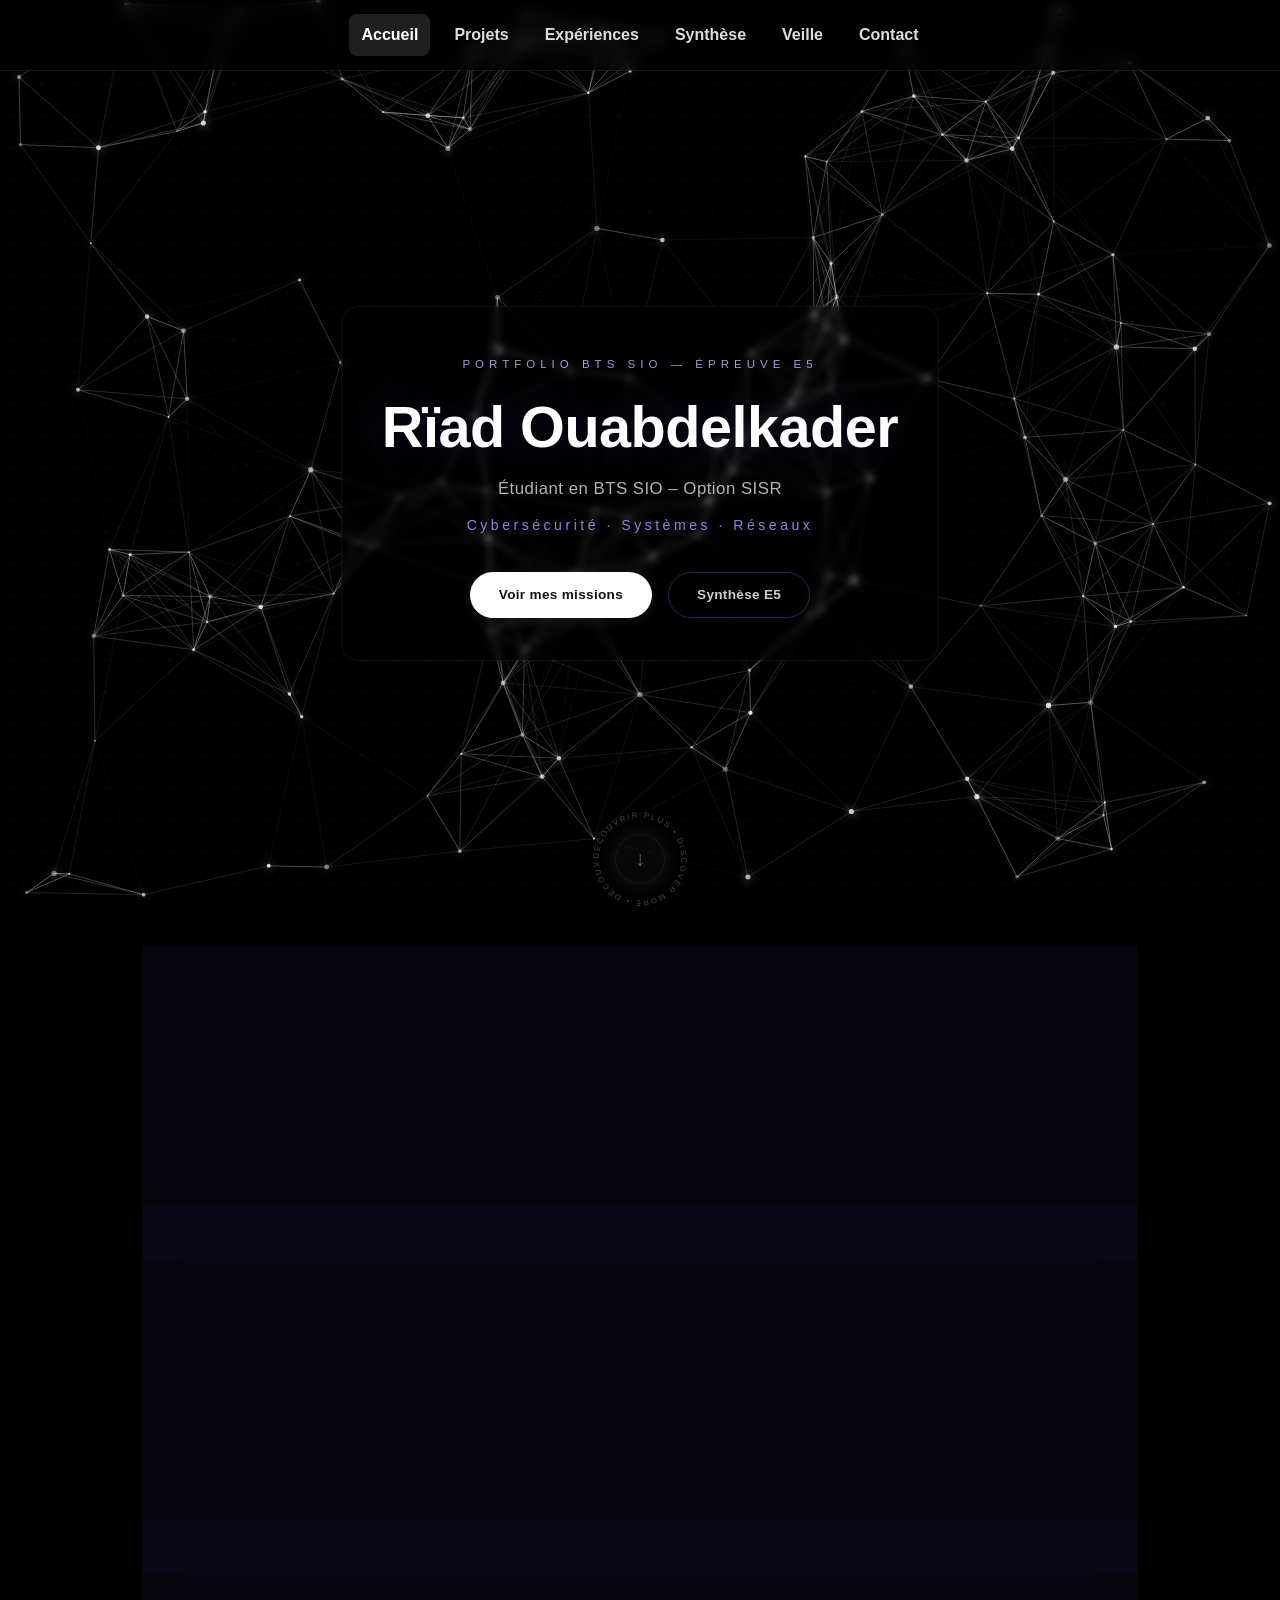
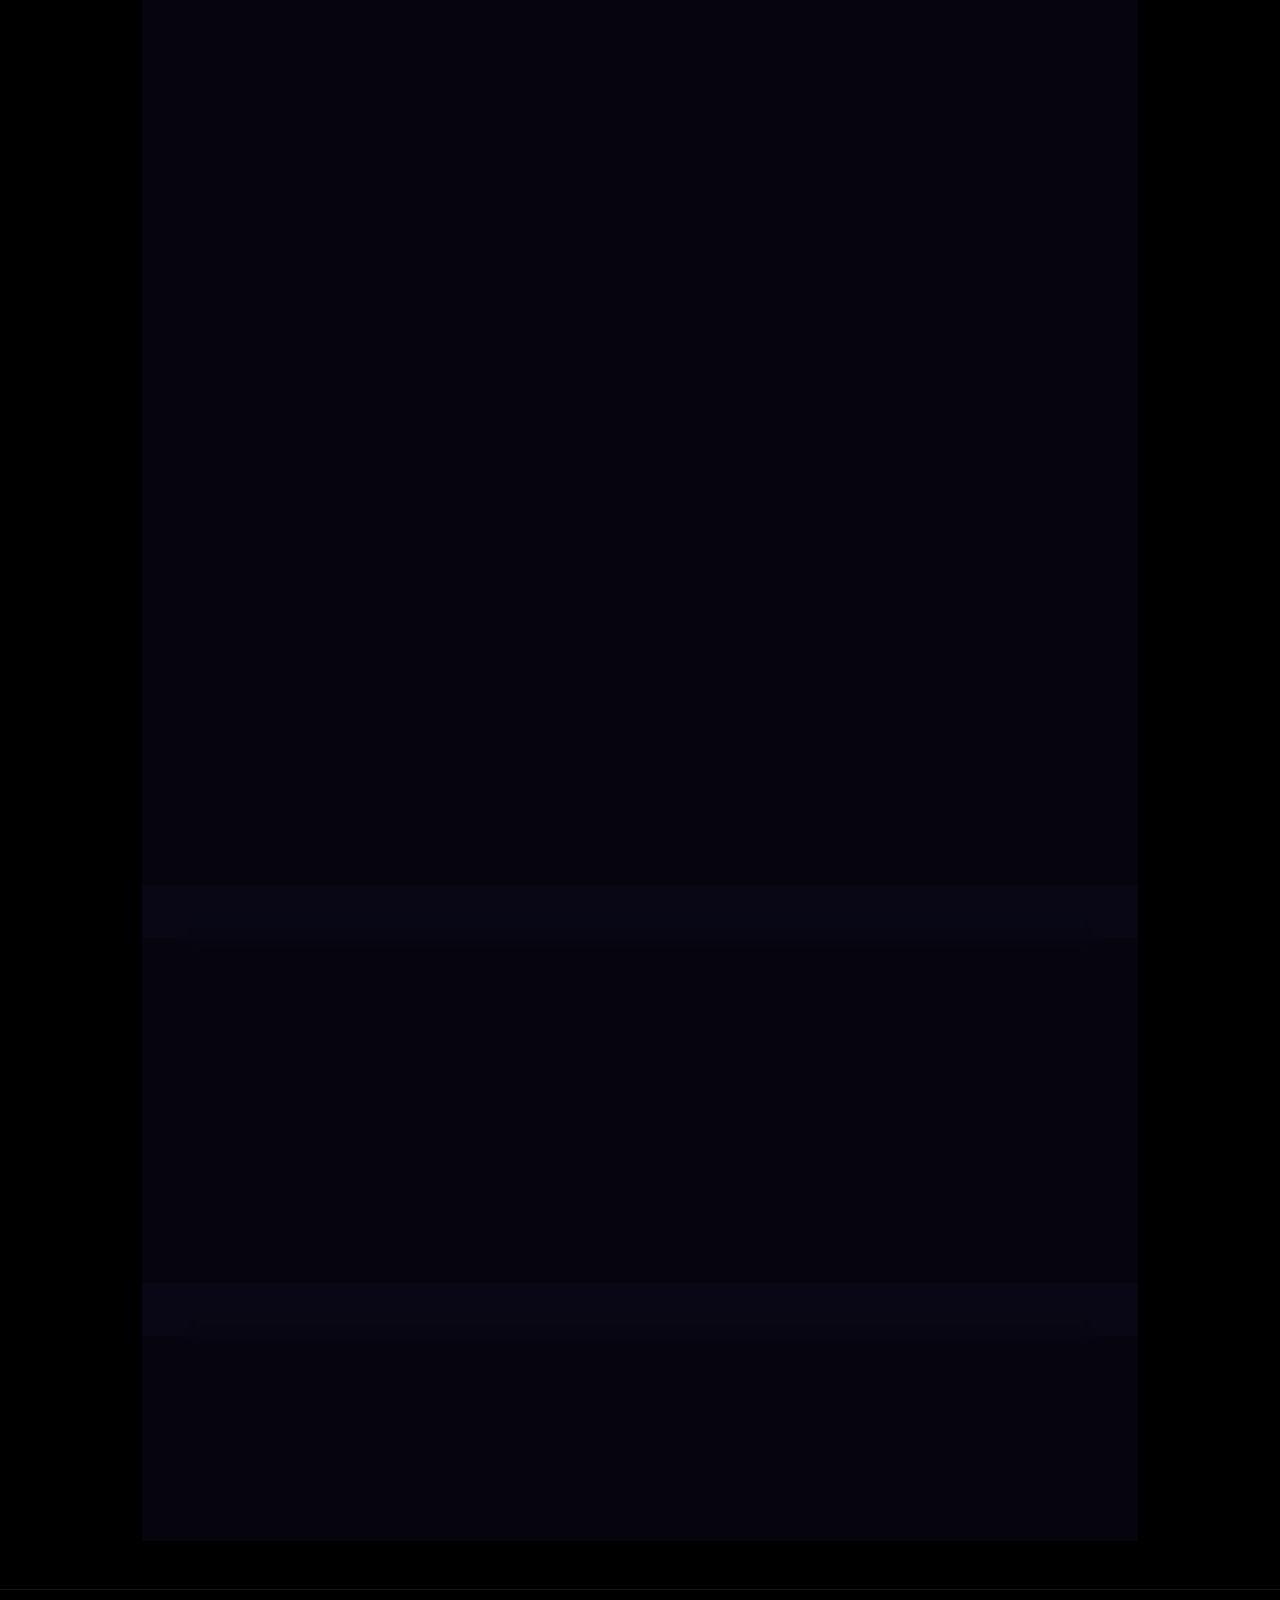
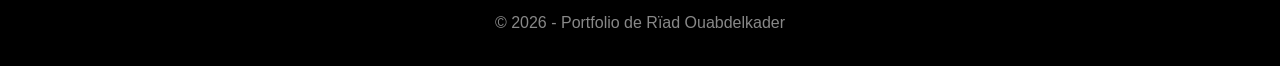
==== commit b5ac728a: "Add files via upload" ====
--- a/index.html
+++ b/index.html
@@ -425,7 +425,7 @@
     <!-- MES STAGES -->
     <section class="accueil-section">
       <h2>Mes expériences au Crédit Agricole Consumer Finance</h2>
-      <img src="Photo Stage/téléchargé.jpg" alt="Crédit Agricole Consumer Finance — Site de Massy" class="stage-img">
+      <img src="photo-stage/telecharge.jpg" alt="Crédit Agricole Consumer Finance — Site de Massy" class="stage-img">
 
       <h3>1<sup>re</sup> année — Service Cybersécurité</h3>
       <p>
